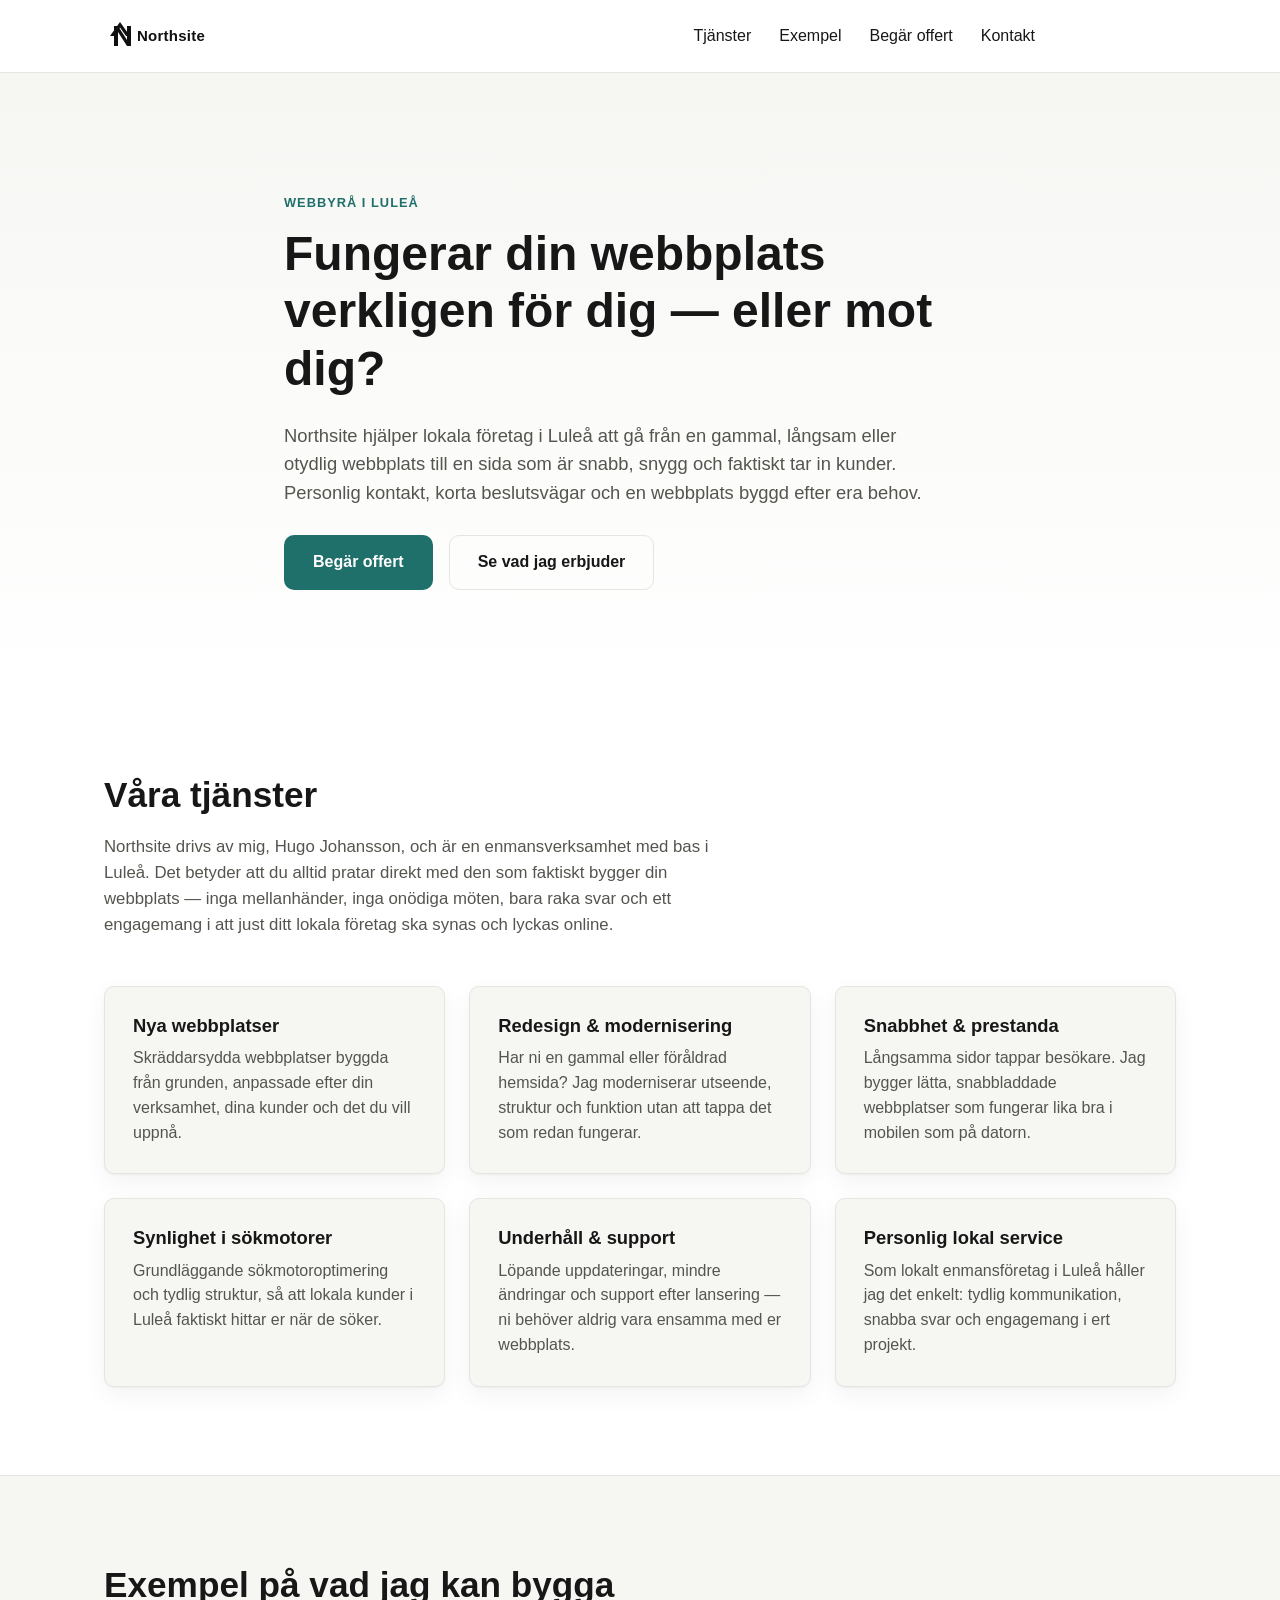
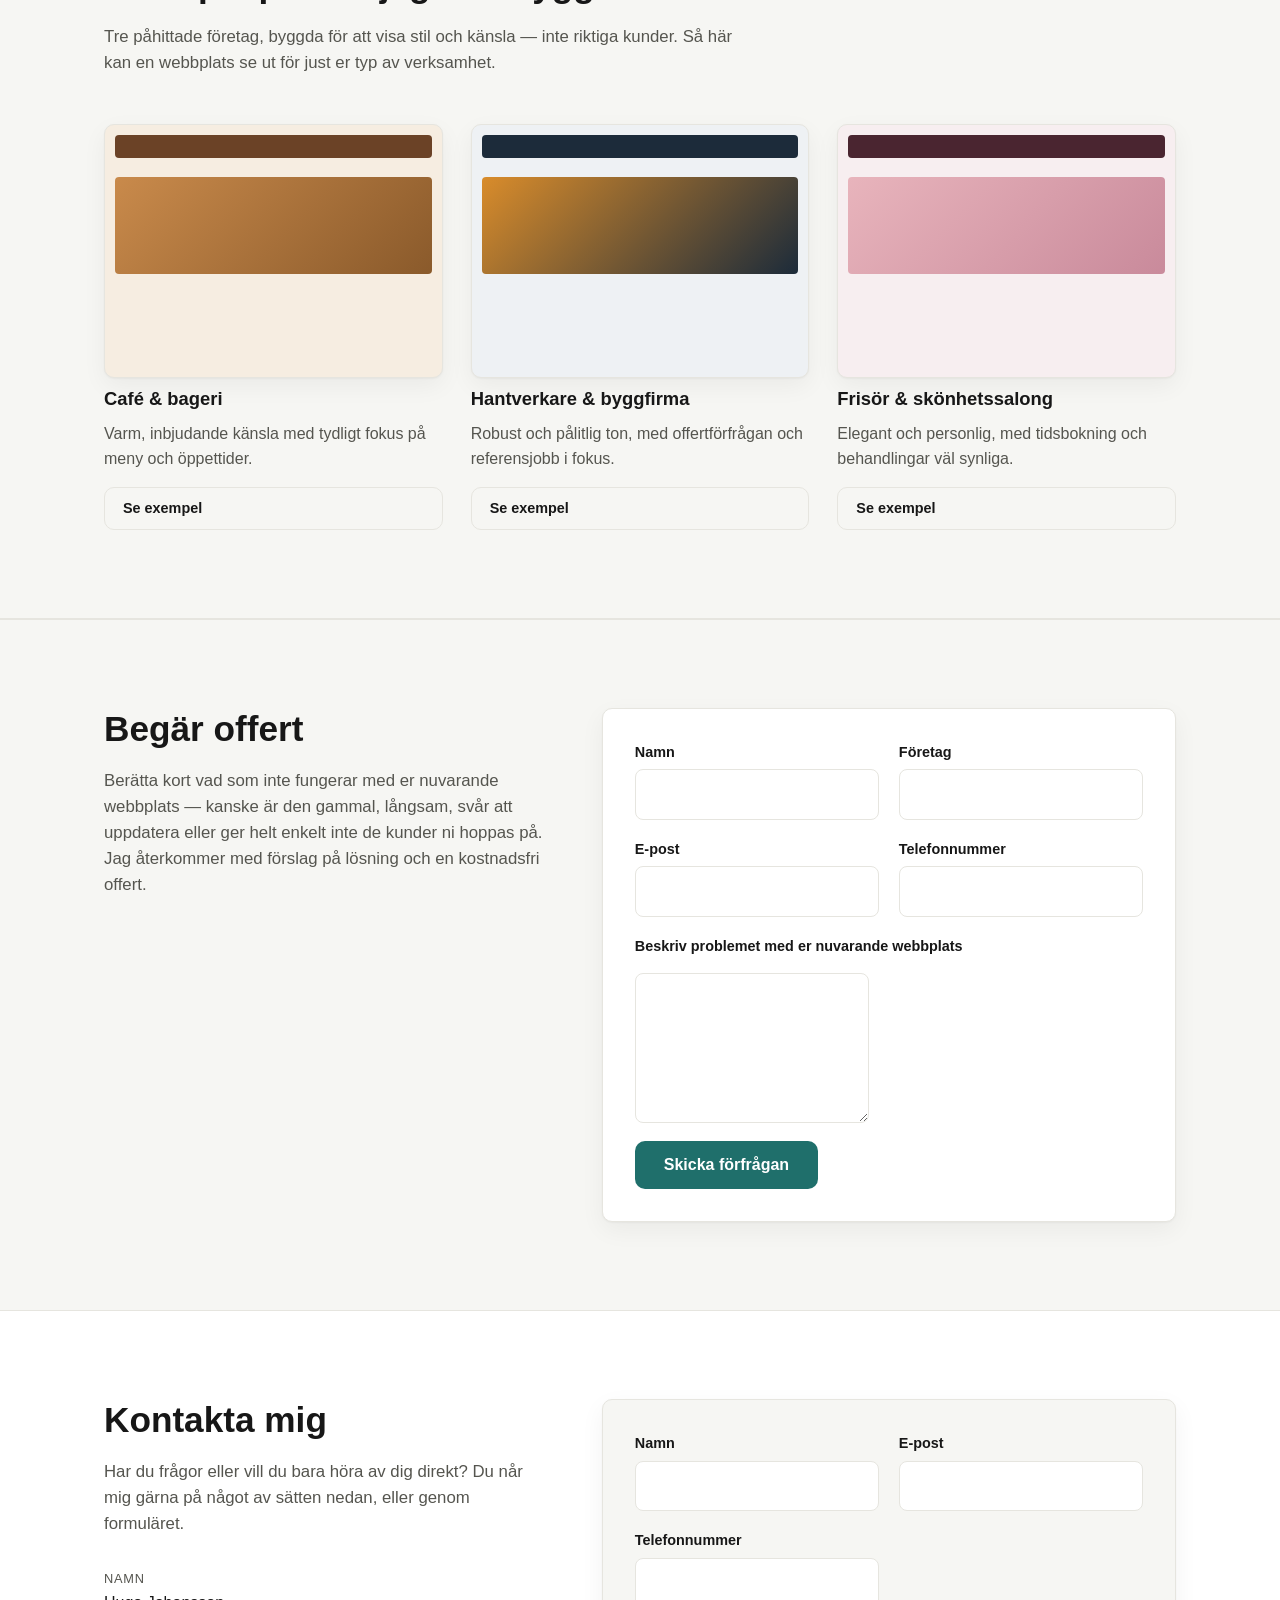
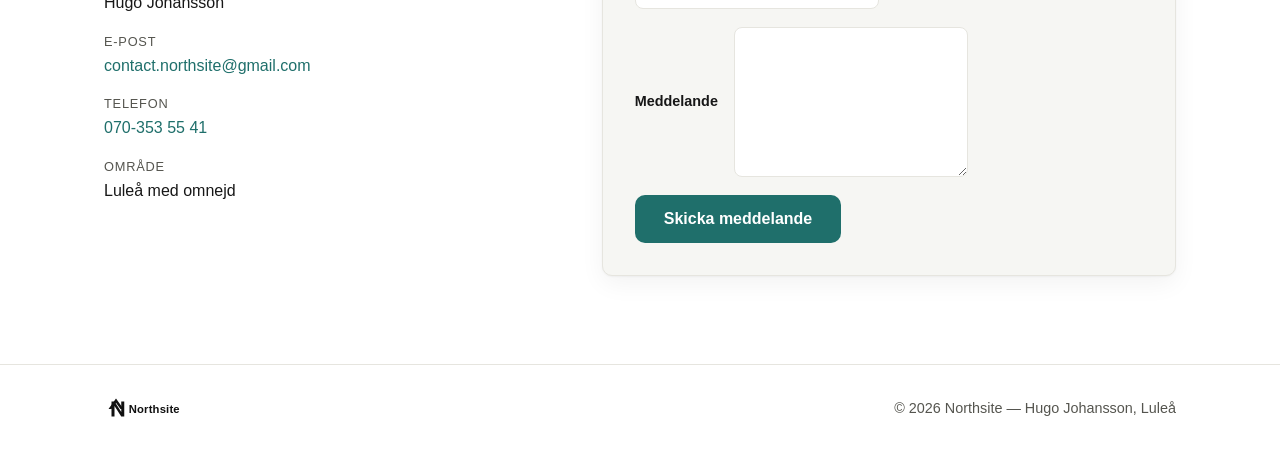
==== index.html @ 1bb9425c "Add fictional example sites to showcase design range Adds an "Exempel" section to the main page link" ====
<!DOCTYPE html>
<html lang="sv">
<head>
  <meta charset="UTF-8">
  <meta name="viewport" content="width=device-width, initial-scale=1.0">
  <title>Northsite — Webbplatser för lokala företag i Luleå</title>
  <meta name="description" content="Northsite bygger snabba, moderna webbplatser åt lokala företag i Luleå. Begär en kostnadsfri offert idag.">
  <link rel="icon" type="image/svg+xml" href="assets/favicon.svg">
  <link rel="stylesheet" href="css/styles.css">
</head>
<body>

  <header class="site-header">
    <div class="container header-inner">
      <a href="#top" class="logo" aria-label="Northsite, startsida">
        <img src="assets/logo.svg" alt="Northsite" height="32">
      </a>

      <button class="nav-toggle" id="navToggle" aria-expanded="false" aria-controls="primaryNav" aria-label="Öppna meny">
        <span></span>
        <span></span>
        <span></span>
      </button>

      <nav class="primary-nav" id="primaryNav">
        <a href="#tjanster">Tjänster</a>
        <a href="#exempel">Exempel</a>
        <a href="#offert">Begär offert</a>
        <a href="#kontakt">Kontakt</a>
        <a href="#offert" class="btn btn-small">Begär offert</a>
      </nav>
    </div>
  </header>

  <main id="top">

    <!-- Hero -->
    <section class="hero">
      <div class="container hero-inner">
        <p class="eyebrow">Webbyrå i Luleå</p>
        <h1>Fungerar din webbplats verkligen för dig — eller mot dig?</h1>
        <p class="lead">
          Northsite hjälper lokala företag i Luleå att gå från en gammal, långsam eller
          otydlig webbplats till en sida som är snabb, snygg och faktiskt tar in kunder.
          Personlig kontakt, korta beslutsvägar och en webbplats byggd efter era behov.
        </p>
        <div class="hero-actions">
          <a href="#offert" class="btn btn-primary">Begär offert</a>
          <a href="#tjanster" class="btn btn-ghost">Se vad jag erbjuder</a>
        </div>
      </div>
    </section>

    <!-- Våra tjänster -->
    <section class="tjanster" id="tjanster">
      <div class="container">
        <h2>Våra tjänster</h2>
        <p class="section-lead">
          Northsite drivs av mig, Hugo Johansson, och är en enmansverksamhet med bas i Luleå.
          Det betyder att du alltid pratar direkt med den som faktiskt bygger din webbplats
          — inga mellanhänder, inga onödiga möten, bara raka svar och ett engagemang i att
          just ditt lokala företag ska synas och lyckas online.
        </p>

        <div class="card-grid">
          <article class="card">
            <h3>Nya webbplatser</h3>
            <p>Skräddarsydda webbplatser byggda från grunden, anpassade efter din verksamhet, dina kunder och det du vill uppnå.</p>
          </article>

          <article class="card">
            <h3>Redesign & modernisering</h3>
            <p>Har ni en gammal eller föråldrad hemsida? Jag moderniserar utseende, struktur och funktion utan att tappa det som redan fungerar.</p>
          </article>

          <article class="card">
            <h3>Snabbhet & prestanda</h3>
            <p>Långsamma sidor tappar besökare. Jag bygger lätta, snabbladdade webbplatser som fungerar lika bra i mobilen som på datorn.</p>
          </article>

          <article class="card">
            <h3>Synlighet i sökmotorer</h3>
            <p>Grundläggande sökmotoroptimering och tydlig struktur, så att lokala kunder i Luleå faktiskt hittar er när de söker.</p>
          </article>

          <article class="card">
            <h3>Underhåll & support</h3>
            <p>Löpande uppdateringar, mindre ändringar och support efter lansering — ni behöver aldrig vara ensamma med er webbplats.</p>
          </article>

          <article class="card">
            <h3>Personlig lokal service</h3>
            <p>Som lokalt enmansföretag i Luleå håller jag det enkelt: tydlig kommunikation, snabba svar och engagemang i ert projekt.</p>
          </article>
        </div>
      </div>
    </section>

    <!-- Exempel -->
    <section class="exempel" id="exempel">
      <div class="container">
        <h2>Exempel på vad jag kan bygga</h2>
        <p class="section-lead">
          Tre påhittade företag, byggda för att visa stil och känsla — inte riktiga kunder.
          Så här kan en webbplats se ut för just er typ av verksamhet.
        </p>

        <div class="example-grid">
          <article class="example-card">
            <a class="example-preview example-preview-cafe" href="examples/cafe.html" target="_blank" rel="noopener" aria-label="Öppna exempel: café">
              <span class="preview-bar"></span>
              <span class="preview-hero"></span>
              <span class="preview-lines">
                <span></span><span></span><span></span>
              </span>
            </a>
            <h3>Café & bageri</h3>
            <p>Varm, inbjudande känsla med tydligt fokus på meny och öppettider.</p>
            <a href="examples/cafe.html" target="_blank" rel="noopener" class="btn btn-ghost btn-small">Se exempel</a>
          </article>

          <article class="example-card">
            <a class="example-preview example-preview-bygg" href="examples/hantverkare.html" target="_blank" rel="noopener" aria-label="Öppna exempel: hantverkare">
              <span class="preview-bar"></span>
              <span class="preview-hero"></span>
              <span class="preview-lines">
                <span></span><span></span><span></span>
              </span>
            </a>
            <h3>Hantverkare & byggfirma</h3>
            <p>Robust och pålitlig ton, med offertförfrågan och referensjobb i fokus.</p>
            <a href="examples/hantverkare.html" target="_blank" rel="noopener" class="btn btn-ghost btn-small">Se exempel</a>
          </article>

          <article class="example-card">
            <a class="example-preview example-preview-salong" href="examples/salong.html" target="_blank" rel="noopener" aria-label="Öppna exempel: frisörsalong">
              <span class="preview-bar"></span>
              <span class="preview-hero"></span>
              <span class="preview-lines">
                <span></span><span></span><span></span>
              </span>
            </a>
            <h3>Frisör & skönhetssalong</h3>
            <p>Elegant och personlig, med tidsbokning och behandlingar väl synliga.</p>
            <a href="examples/salong.html" target="_blank" rel="noopener" class="btn btn-ghost btn-small">Se exempel</a>
          </article>
        </div>
      </div>
    </section>

    <!-- Begär offert -->
    <section class="offert" id="offert">
      <div class="container offert-inner">
        <div class="offert-text">
          <h2>Begär offert</h2>
          <p class="section-lead">
            Berätta kort vad som inte fungerar med er nuvarande webbplats — kanske är den
            gammal, långsam, svår att uppdatera eller ger helt enkelt inte de kunder ni
            hoppas på. Jag återkommer med förslag på lösning och en kostnadsfri offert.
          </p>
        </div>

        <form class="form" id="offertForm" novalidate>
          <div class="form-row">
            <label for="offertNamn">Namn</label>
            <input type="text" id="offertNamn" name="namn" autocomplete="name" required>
          </div>

          <div class="form-row">
            <label for="offertForetag">Företag</label>
            <input type="text" id="offertForetag" name="foretag" autocomplete="organization">
          </div>

          <div class="form-row">
            <label for="offertEpost">E-post</label>
            <input type="email" id="offertEpost" name="epost" autocomplete="email" required>
          </div>

          <div class="form-row">
            <label for="offertTelefon">Telefonnummer</label>
            <input type="tel" id="offertTelefon" name="telefon" autocomplete="tel">
          </div>

          <div class="form-row form-row-full">
            <label for="offertProblem">Beskriv problemet med er nuvarande webbplats</label>
            <textarea id="offertProblem" name="problem" rows="5" required></textarea>
          </div>

          <div class="form-row form-row-full">
            <button type="submit" class="btn btn-primary">Skicka förfrågan</button>
            <p class="form-status" id="offertStatus" role="status" aria-live="polite"></p>
          </div>
        </form>
      </div>
    </section>

    <!-- Kontakt -->
    <section class="kontakt" id="kontakt">
      <div class="container kontakt-inner">
        <div class="kontakt-info">
          <h2>Kontakta mig</h2>
          <p class="section-lead">
            Har du frågor eller vill du bara höra av dig direkt? Du når mig gärna på
            något av sätten nedan, eller genom formuläret.
          </p>

          <ul class="contact-list">
            <li>
              <span class="contact-label">Namn</span>
              <span>Hugo Johansson</span>
            </li>
            <li>
              <span class="contact-label">E-post</span>
              <a href="mailto:contact.northsite@gmail.com">contact.northsite@gmail.com</a>
            </li>
            <li>
              <span class="contact-label">Telefon</span>
              <a href="tel:+46703535541">070-353 55 41</a>
            </li>
            <li>
              <span class="contact-label">Område</span>
              <span>Luleå med omnejd</span>
            </li>
          </ul>
        </div>

        <form class="form" id="kontaktForm" novalidate>
          <div class="form-row">
            <label for="kontaktNamn">Namn</label>
            <input type="text" id="kontaktNamn" name="namn" autocomplete="name" required>
          </div>

          <div class="form-row">
            <label for="kontaktEpost">E-post</label>
            <input type="email" id="kontaktEpost" name="epost" autocomplete="email" required>
          </div>

          <div class="form-row">
            <label for="kontaktTelefon">Telefonnummer</label>
            <input type="tel" id="kontaktTelefon" name="telefon" autocomplete="tel">
          </div>

          <div class="form-row form-row-full">
            <label for="kontaktMeddelande">Meddelande</label>
            <textarea id="kontaktMeddelande" name="meddelande" rows="5" required></textarea>
          </div>

          <div class="form-row form-row-full">
            <button type="submit" class="btn btn-primary">Skicka meddelande</button>
            <p class="form-status" id="kontaktStatus" role="status" aria-live="polite"></p>
          </div>
        </form>
      </div>
    </section>

  </main>

  <footer class="site-footer">
    <div class="container footer-inner">
      <img src="assets/logo.svg" alt="Northsite" height="24">
      <p>&copy; <span id="year"></span> Northsite — Hugo Johansson, Luleå</p>
    </div>
  </footer>

  <script src="js/main.js"></script>
</body>
</html>
---- css/styles.css ----
/* ---------- Variables ---------- */
:root {
  --color-bg: #ffffff;
  --color-bg-alt: #f6f6f3;
  --color-text: #171717;
  --color-text-muted: #55554f;
  --color-border: #e6e5df;
  --color-accent: #1f6f6b;
  --color-accent-dark: #164f4c;
  --color-accent-contrast: #ffffff;
  --radius: 10px;
  --max-width: 1120px;
  --shadow-soft: 0 1px 2px rgba(20, 20, 20, 0.04), 0 8px 24px rgba(20, 20, 20, 0.05);
  --transition: 160ms ease;
}

/* ---------- Reset ---------- */
* {
  box-sizing: border-box;
}

html {
  scroll-behavior: smooth;
}

body {
  margin: 0;
  font-family: -apple-system, BlinkMacSystemFont, "Segoe UI", Roboto, Helvetica, Arial, sans-serif;
  color: var(--color-text);
  background: var(--color-bg);
  line-height: 1.55;
  -webkit-font-smoothing: antialiased;
}

img {
  display: block;
  max-width: 100%;
}

a {
  color: var(--color-accent);
  text-decoration: none;
}

a:hover {
  text-decoration: underline;
}

h1, h2, h3 {
  line-height: 1.2;
  margin: 0 0 0.5em;
  font-weight: 700;
}

h1 { font-size: clamp(2rem, 4vw, 3rem); }
h2 { font-size: clamp(1.6rem, 3vw, 2.2rem); }
h3 { font-size: 1.15rem; }

p {
  margin: 0 0 1em;
}

.container {
  max-width: var(--max-width);
  margin: 0 auto;
  padding: 0 24px;
}

section {
  padding: 88px 0;
}

.eyebrow {
  text-transform: uppercase;
  letter-spacing: 0.08em;
  font-size: 0.8rem;
  font-weight: 700;
  color: var(--color-accent);
  margin-bottom: 12px;
}

.section-lead {
  max-width: 640px;
  color: var(--color-text-muted);
  font-size: 1.05rem;
}

/* ---------- Buttons ---------- */
.btn {
  display: inline-block;
  padding: 14px 28px;
  border-radius: var(--radius);
  font-weight: 600;
  font-size: 1rem;
  border: 1px solid transparent;
  cursor: pointer;
  transition: transform var(--transition), background var(--transition), border-color var(--transition), color var(--transition);
}

.btn:hover {
  text-decoration: none;
}

.btn-primary {
  background: var(--color-accent);
  color: var(--color-accent-contrast);
}

.btn-primary:hover {
  background: var(--color-accent-dark);
}

.btn-ghost {
  background: transparent;
  color: var(--color-text);
  border-color: var(--color-border);
}

.btn-ghost:hover {
  border-color: var(--color-accent);
  color: var(--color-accent);
}

.btn-small {
  padding: 9px 18px;
  font-size: 0.9rem;
}

/* ---------- Header ---------- */
.site-header {
  position: sticky;
  top: 0;
  z-index: 50;
  background: rgba(255, 255, 255, 0.92);
  backdrop-filter: saturate(180%) blur(8px);
  border-bottom: 1px solid var(--color-border);
}

.header-inner {
  display: flex;
  align-items: center;
  justify-content: space-between;
  height: 72px;
}

.logo img {
  display: block;
}

.primary-nav {
  display: flex;
  align-items: center;
  gap: 28px;
}

.primary-nav a {
  color: var(--color-text);
  font-weight: 500;
}

.primary-nav a:hover {
  color: var(--color-accent);
  text-decoration: none;
}

.primary-nav a.btn {
  color: var(--color-accent-contrast);
}

.primary-nav a.btn:hover {
  color: var(--color-accent-contrast);
}

.nav-toggle {
  display: none;
  flex-direction: column;
  justify-content: center;
  gap: 5px;
  width: 40px;
  height: 40px;
  background: transparent;
  border: 1px solid var(--color-border);
  border-radius: 8px;
  cursor: pointer;
}

.nav-toggle span {
  display: block;
  height: 2px;
  margin: 0 8px;
  background: var(--color-text);
}

/* ---------- Hero ---------- */
.hero {
  background: linear-gradient(180deg, var(--color-bg-alt) 0%, var(--color-bg) 100%);
  padding: 120px 0 96px;
}

.hero-inner {
  max-width: 760px;
}

.hero .lead {
  font-size: 1.15rem;
  color: var(--color-text-muted);
  max-width: 640px;
}

.hero-actions {
  display: flex;
  gap: 16px;
  flex-wrap: wrap;
  margin-top: 28px;
}

/* ---------- Tjänster ---------- */
.tjanster {
  background: var(--color-bg);
}

.card-grid {
  margin-top: 48px;
  display: grid;
  grid-template-columns: repeat(auto-fit, minmax(260px, 1fr));
  gap: 24px;
}

.card {
  background: var(--color-bg-alt);
  border: 1px solid var(--color-border);
  border-radius: var(--radius);
  padding: 28px;
  box-shadow: var(--shadow-soft);
}

.card h3 {
  color: var(--color-text);
}

.card p {
  color: var(--color-text-muted);
  margin-bottom: 0;
}

/* ---------- Exempel ---------- */
.exempel {
  background: var(--color-bg-alt);
  border-top: 1px solid var(--color-border);
  border-bottom: 1px solid var(--color-border);
}

.example-grid {
  margin-top: 48px;
  display: grid;
  grid-template-columns: repeat(auto-fit, minmax(280px, 1fr));
  gap: 28px;
}

.example-card {
  display: flex;
  flex-direction: column;
  gap: 10px;
}

.example-card h3 {
  margin-bottom: 2px;
}

.example-card p {
  color: var(--color-text-muted);
  margin-bottom: 6px;
}

.example-preview {
  display: block;
  border-radius: var(--radius);
  border: 1px solid var(--color-border);
  overflow: hidden;
  box-shadow: var(--shadow-soft);
  aspect-ratio: 4 / 3;
  padding: 10px;
  transition: transform var(--transition);
}

.example-preview:hover {
  transform: translateY(-3px);
  text-decoration: none;
}

.preview-bar {
  display: block;
  height: 10%;
  border-radius: 4px;
  margin-bottom: 6%;
}

.preview-hero {
  display: block;
  height: 42%;
  border-radius: 4px;
  margin-bottom: 8%;
}

.preview-lines {
  display: block;
}

.preview-lines span {
  display: block;
  height: 8%;
  border-radius: 3px;
  margin-bottom: 8%;
  opacity: 0.6;
}

.preview-lines span:nth-child(1) { width: 90%; }
.preview-lines span:nth-child(2) { width: 75%; }
.preview-lines span:nth-child(3) { width: 55%; }

.example-preview-cafe {
  background: #f6ede1;
}
.example-preview-cafe .preview-bar,
.example-preview-cafe .preview-lines span {
  background: #6b4226;
}
.example-preview-cafe .preview-hero {
  background: linear-gradient(135deg, #c98a4b, #8a5a2b);
}

.example-preview-bygg {
  background: #eef1f4;
}
.example-preview-bygg .preview-bar,
.example-preview-bygg .preview-lines span {
  background: #1c2b3a;
}
.example-preview-bygg .preview-hero {
  background: linear-gradient(135deg, #d98c2b, #1c2b3a);
}

.example-preview-salong {
  background: #f7eef0;
}
.example-preview-salong .preview-bar,
.example-preview-salong .preview-lines span {
  background: #4a2530;
}
.example-preview-salong .preview-hero {
  background: linear-gradient(135deg, #e8b4bc, #c98a9b);
}

/* ---------- Offert ---------- */
.offert {
  background: var(--color-bg-alt);
  border-top: 1px solid var(--color-border);
  border-bottom: 1px solid var(--color-border);
}

.offert-inner {
  display: grid;
  grid-template-columns: 1fr 1.3fr;
  gap: 56px;
  align-items: start;
}

.offert-text {
  position: sticky;
  top: 96px;
}

/* ---------- Kontakt ---------- */
.kontakt-inner {
  display: grid;
  grid-template-columns: 1fr 1.3fr;
  gap: 56px;
  align-items: start;
}

.contact-list {
  list-style: none;
  margin: 32px 0 0;
  padding: 0;
  display: grid;
  gap: 16px;
}

.contact-list li {
  display: flex;
  flex-direction: column;
  gap: 2px;
}

.contact-label {
  font-size: 0.8rem;
  text-transform: uppercase;
  letter-spacing: 0.06em;
  color: var(--color-text-muted);
}

/* ---------- Forms ---------- */
.form {
  display: grid;
  grid-template-columns: 1fr 1fr;
  gap: 18px 20px;
  background: var(--color-bg);
  border: 1px solid var(--color-border);
  border-radius: var(--radius);
  padding: 32px;
  box-shadow: var(--shadow-soft);
}

.kontakt .form {
  background: var(--color-bg-alt);
}

.form-row {
  display: flex;
  flex-direction: column;
  gap: 6px;
}

.form-row-full {
  grid-column: 1 / -1;
}

.form-row-full.form-row {
  flex-direction: row;
  align-items: center;
  gap: 16px;
  flex-wrap: wrap;
}

label {
  font-size: 0.9rem;
  font-weight: 600;
  color: var(--color-text);
}

input,
textarea {
  font: inherit;
  padding: 12px 14px;
  border: 1px solid var(--color-border);
  border-radius: 8px;
  background: var(--color-bg);
  color: var(--color-text);
  resize: vertical;
  transition: border-color var(--transition);
}

.kontakt input,
.kontakt textarea {
  background: var(--color-bg);
}

input:focus,
textarea:focus {
  outline: none;
  border-color: var(--color-accent);
}

.form-status {
  margin: 0;
  font-size: 0.9rem;
  color: var(--color-text-muted);
}

.form-status.success {
  color: var(--color-accent-dark);
  font-weight: 600;
}

.form-status.error {
  color: #b3261e;
  font-weight: 600;
}

/* ---------- Footer ---------- */
.site-footer {
  border-top: 1px solid var(--color-border);
  padding: 32px 0;
}

.footer-inner {
  display: flex;
  align-items: center;
  gap: 16px;
  justify-content: space-between;
  flex-wrap: wrap;
}

.footer-inner p {
  margin: 0;
  color: var(--color-text-muted);
  font-size: 0.9rem;
}

/* ---------- Responsive ---------- */
@media (max-width: 860px) {
  .offert-inner,
  .kontakt-inner {
    grid-template-columns: 1fr;
  }

  .offert-text {
    position: static;
  }

  .form {
    grid-template-columns: 1fr;
  }
}

@media (max-width: 720px) {
  section {
    padding: 64px 0;
  }

  .hero {
    padding: 96px 0 64px;
  }

  .nav-toggle {
    display: flex;
  }

  .primary-nav {
    position: absolute;
    top: 72px;
    left: 0;
    right: 0;
    background: var(--color-bg);
    border-bottom: 1px solid var(--color-border);
    flex-direction: column;
    align-items: stretch;
    padding: 16px 24px 24px;
    gap: 16px;
    display: none;
  }

  .primary-nav.open {
    display: flex;
  }

  .primary-nav a.btn {
    text-align: center;
  }
}
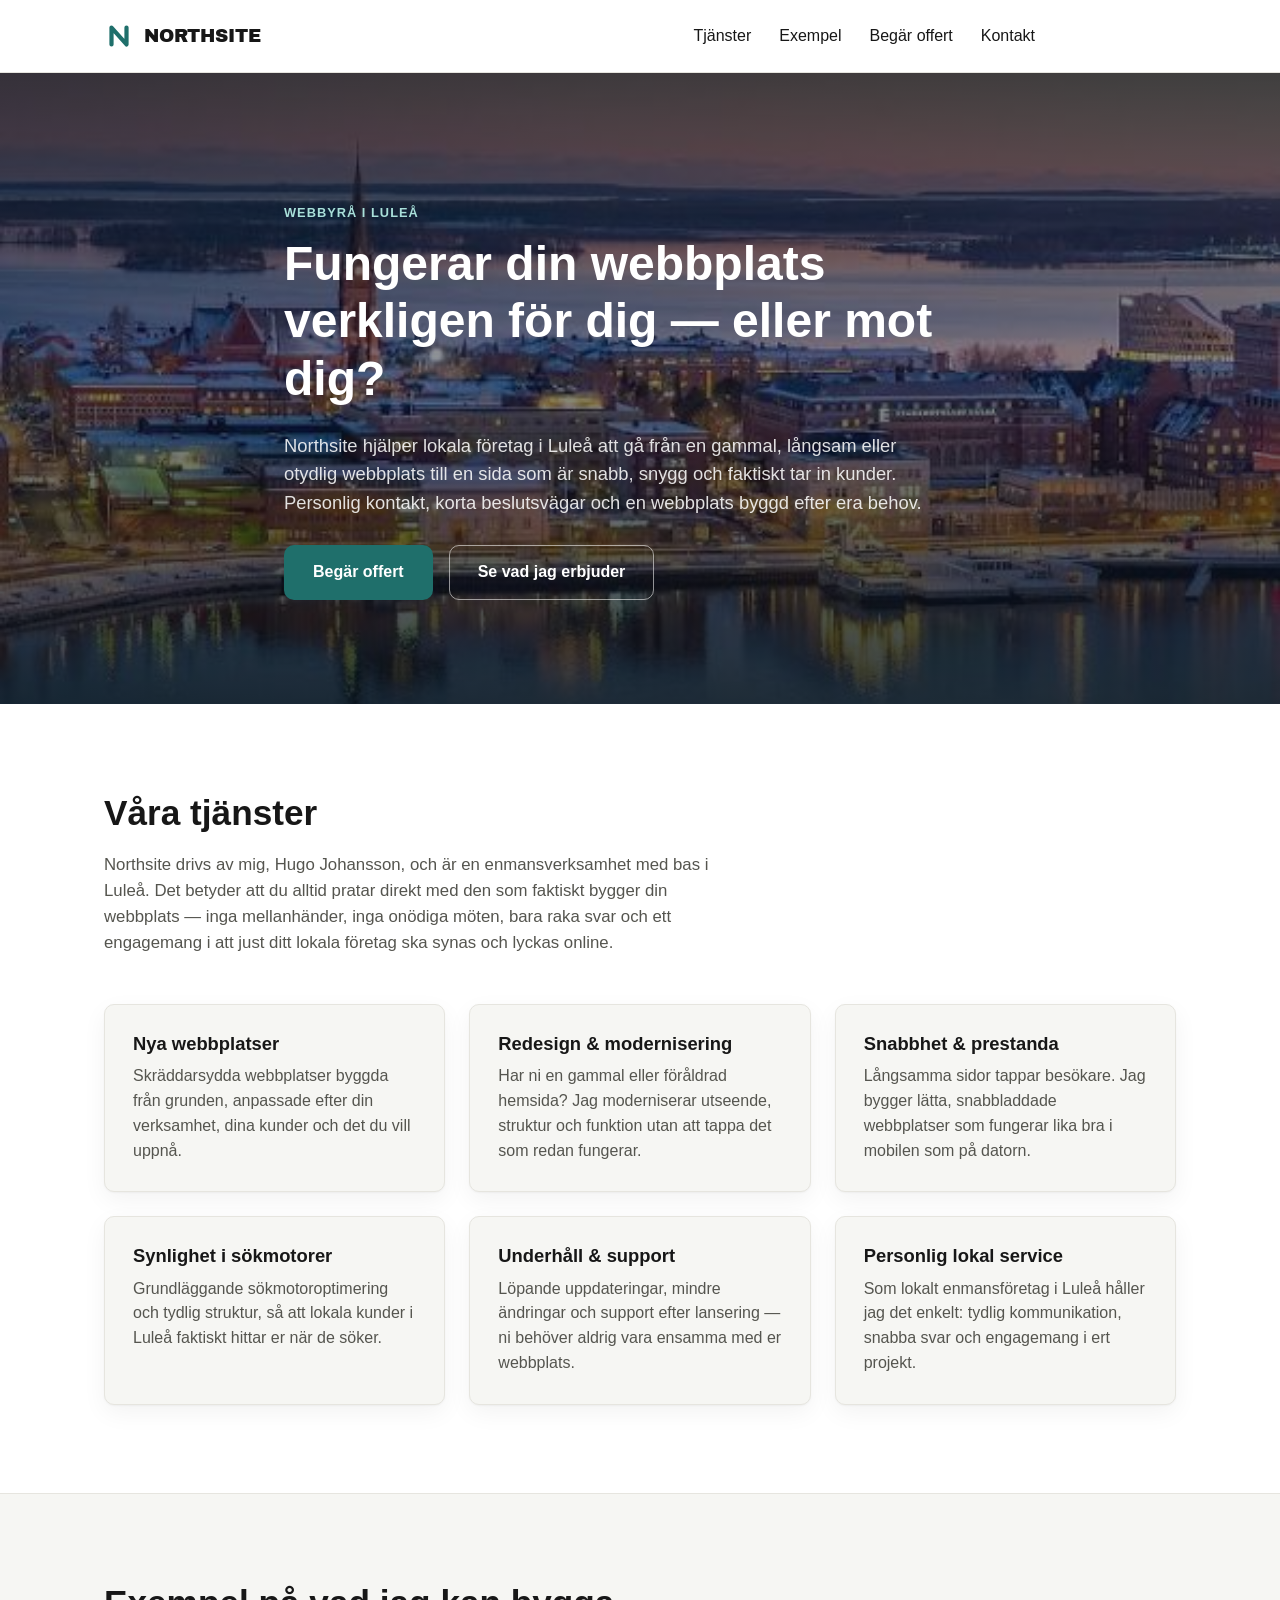
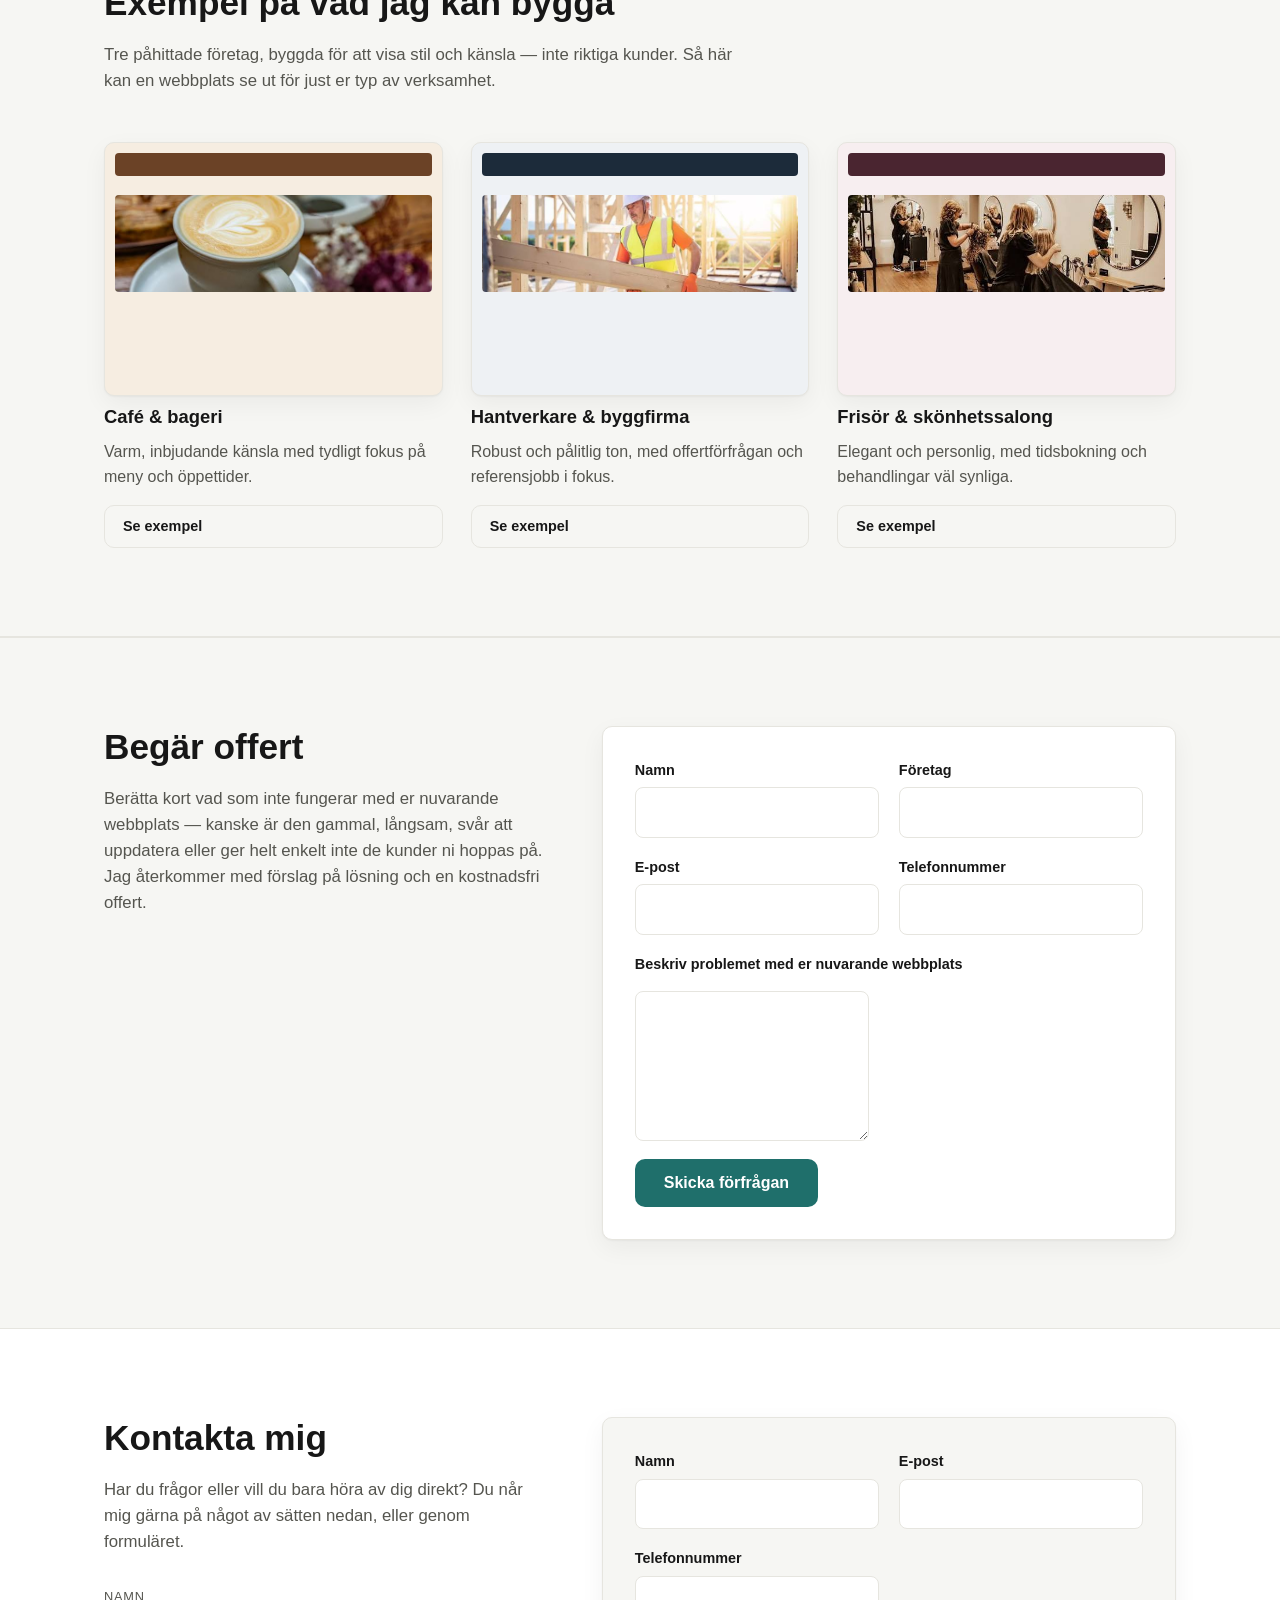
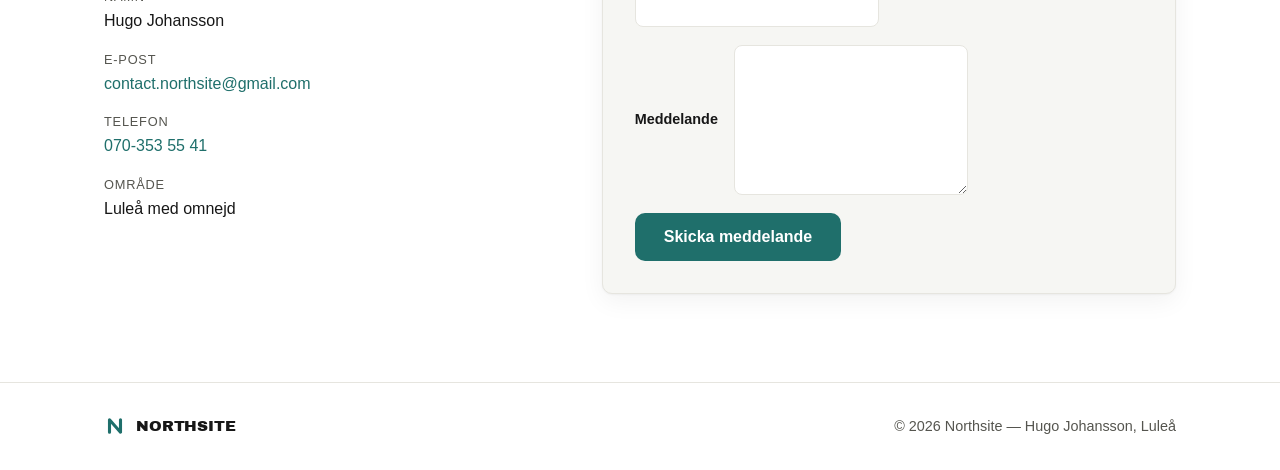
==== commit e93bd8a5: "Redesign logo as a continuous-stroke mark with a bold wordmark Replaces the solid-fill compass/N ico" ====
--- a/index.html
+++ b/index.html
@@ -6,6 +6,9 @@
   <title>Northsite — Webbplatser för lokala företag i Luleå</title>
   <meta name="description" content="Northsite bygger snabba, moderna webbplatser åt lokala företag i Luleå. Begär en kostnadsfri offert idag.">
   <link rel="icon" type="image/svg+xml" href="assets/favicon.svg">
+  <link rel="preconnect" href="https://fonts.googleapis.com">
+  <link rel="preconnect" href="https://fonts.gstatic.com" crossorigin>
+  <link href="https://fonts.googleapis.com/css2?family=Archivo+Black&display=swap" rel="stylesheet">
   <link rel="stylesheet" href="css/styles.css">
 </head>
 <body>
@@ -13,7 +16,10 @@
   <header class="site-header">
     <div class="container header-inner">
       <a href="#top" class="logo" aria-label="Northsite, startsida">
-        <img src="assets/logo.svg" alt="Northsite" height="32">
+        <svg class="logo-mark" viewBox="0 0 64 64" role="img" aria-hidden="true">
+          <path d="M16 50 L16 14 L48 50 L48 14" fill="none" stroke="#1f6f6b" stroke-width="9" stroke-linecap="round" stroke-linejoin="round"/>
+        </svg>
+        <span class="logo-word">Northsite</span>
       </a>
 
       <button class="nav-toggle" id="navToggle" aria-expanded="false" aria-controls="primaryNav" aria-label="Öppna meny">
@@ -257,7 +263,12 @@
 
   <footer class="site-footer">
     <div class="container footer-inner">
-      <img src="assets/logo.svg" alt="Northsite" height="24">
+      <a href="#top" class="logo logo-small" aria-label="Northsite, startsida">
+        <svg class="logo-mark" viewBox="0 0 64 64" role="img" aria-hidden="true">
+          <path d="M16 50 L16 14 L48 50 L48 14" fill="none" stroke="#1f6f6b" stroke-width="9" stroke-linecap="round" stroke-linejoin="round"/>
+        </svg>
+        <span class="logo-word">Northsite</span>
+      </a>
       <p>&copy; <span id="year"></span> Northsite — Hugo Johansson, Luleå</p>
     </div>
   </footer>
--- a/css/styles.css
+++ b/css/styles.css
@@ -143,8 +143,34 @@
   height: 72px;
 }
 
-.logo img {
-  display: block;
+.logo {
+  display: flex;
+  align-items: center;
+  gap: 10px;
+}
+
+.logo-mark {
+  display: block;
+  width: 30px;
+  height: 30px;
+  flex-shrink: 0;
+}
+
+.logo-word {
+  font-family: 'Archivo Black', Arial, sans-serif;
+  font-size: 1.15rem;
+  letter-spacing: -0.01em;
+  text-transform: uppercase;
+  color: var(--color-text);
+}
+
+.logo-small .logo-mark {
+  width: 22px;
+  height: 22px;
+}
+
+.logo-small .logo-word {
+  font-size: 0.95rem;
 }
 
 .primary-nav {
@@ -193,17 +219,30 @@
 
 /* ---------- Hero ---------- */
 .hero {
-  background: linear-gradient(180deg, var(--color-bg-alt) 0%, var(--color-bg) 100%);
-  padding: 120px 0 96px;
+  background:
+    linear-gradient(180deg, rgba(10, 20, 22, 0.78) 0%, rgba(10, 20, 22, 0.45) 45%, rgba(10, 20, 22, 0.82) 100%),
+    url('../assets/lulea-hero.jpg');
+  background-size: cover;
+  background-position: center;
+  padding: 130px 0 104px;
+  color: #ffffff;
 }
 
 .hero-inner {
   max-width: 760px;
 }
 
+.hero .eyebrow {
+  color: #a9e0da;
+}
+
+.hero h1 {
+  color: #ffffff;
+}
+
 .hero .lead {
   font-size: 1.15rem;
-  color: var(--color-text-muted);
+  color: rgba(255, 255, 255, 0.86);
   max-width: 640px;
 }
 
@@ -212,6 +251,17 @@
   gap: 16px;
   flex-wrap: wrap;
   margin-top: 28px;
+}
+
+.hero .btn-ghost {
+  color: #ffffff;
+  border-color: rgba(255, 255, 255, 0.55);
+}
+
+.hero .btn-ghost:hover {
+  border-color: #ffffff;
+  color: #ffffff;
+  background: rgba(255, 255, 255, 0.1);
 }
 
 /* ---------- Tjänster ---------- */
@@ -327,6 +377,9 @@
 }
 .example-preview-cafe .preview-hero {
   background: linear-gradient(135deg, #c98a4b, #8a5a2b);
+  background-image: url('../examples/assets/cafe-om.jpg');
+  background-size: cover;
+  background-position: center;
 }
 
 .example-preview-bygg {
@@ -338,6 +391,9 @@
 }
 .example-preview-bygg .preview-hero {
   background: linear-gradient(135deg, #d98c2b, #1c2b3a);
+  background-image: url('../examples/assets/hantverkare-hero.jpg');
+  background-size: cover;
+  background-position: center;
 }
 
 .example-preview-salong {
@@ -349,6 +405,9 @@
 }
 .example-preview-salong .preview-hero {
   background: linear-gradient(135deg, #e8b4bc, #c98a9b);
+  background-image: url('../examples/assets/salong-om.jpg');
+  background-size: cover;
+  background-position: center;
 }
 
 /* ---------- Offert ---------- */
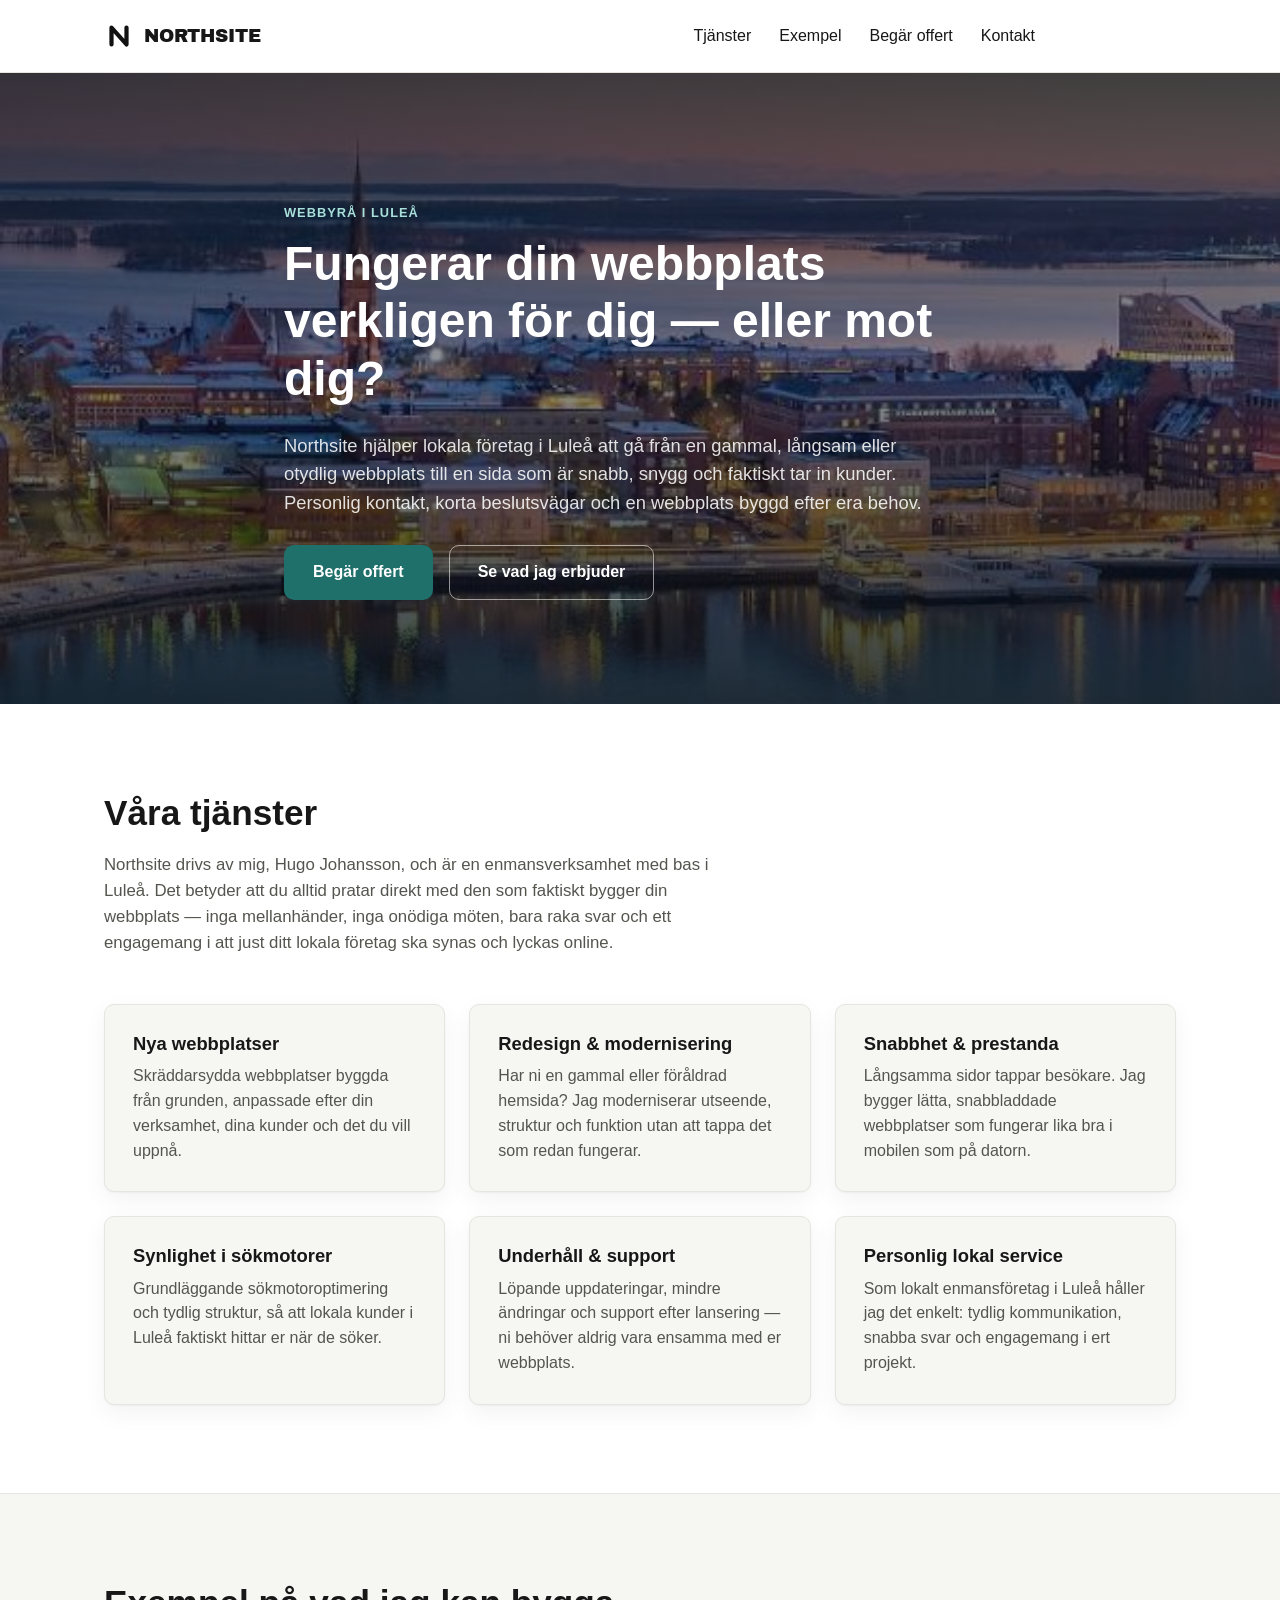
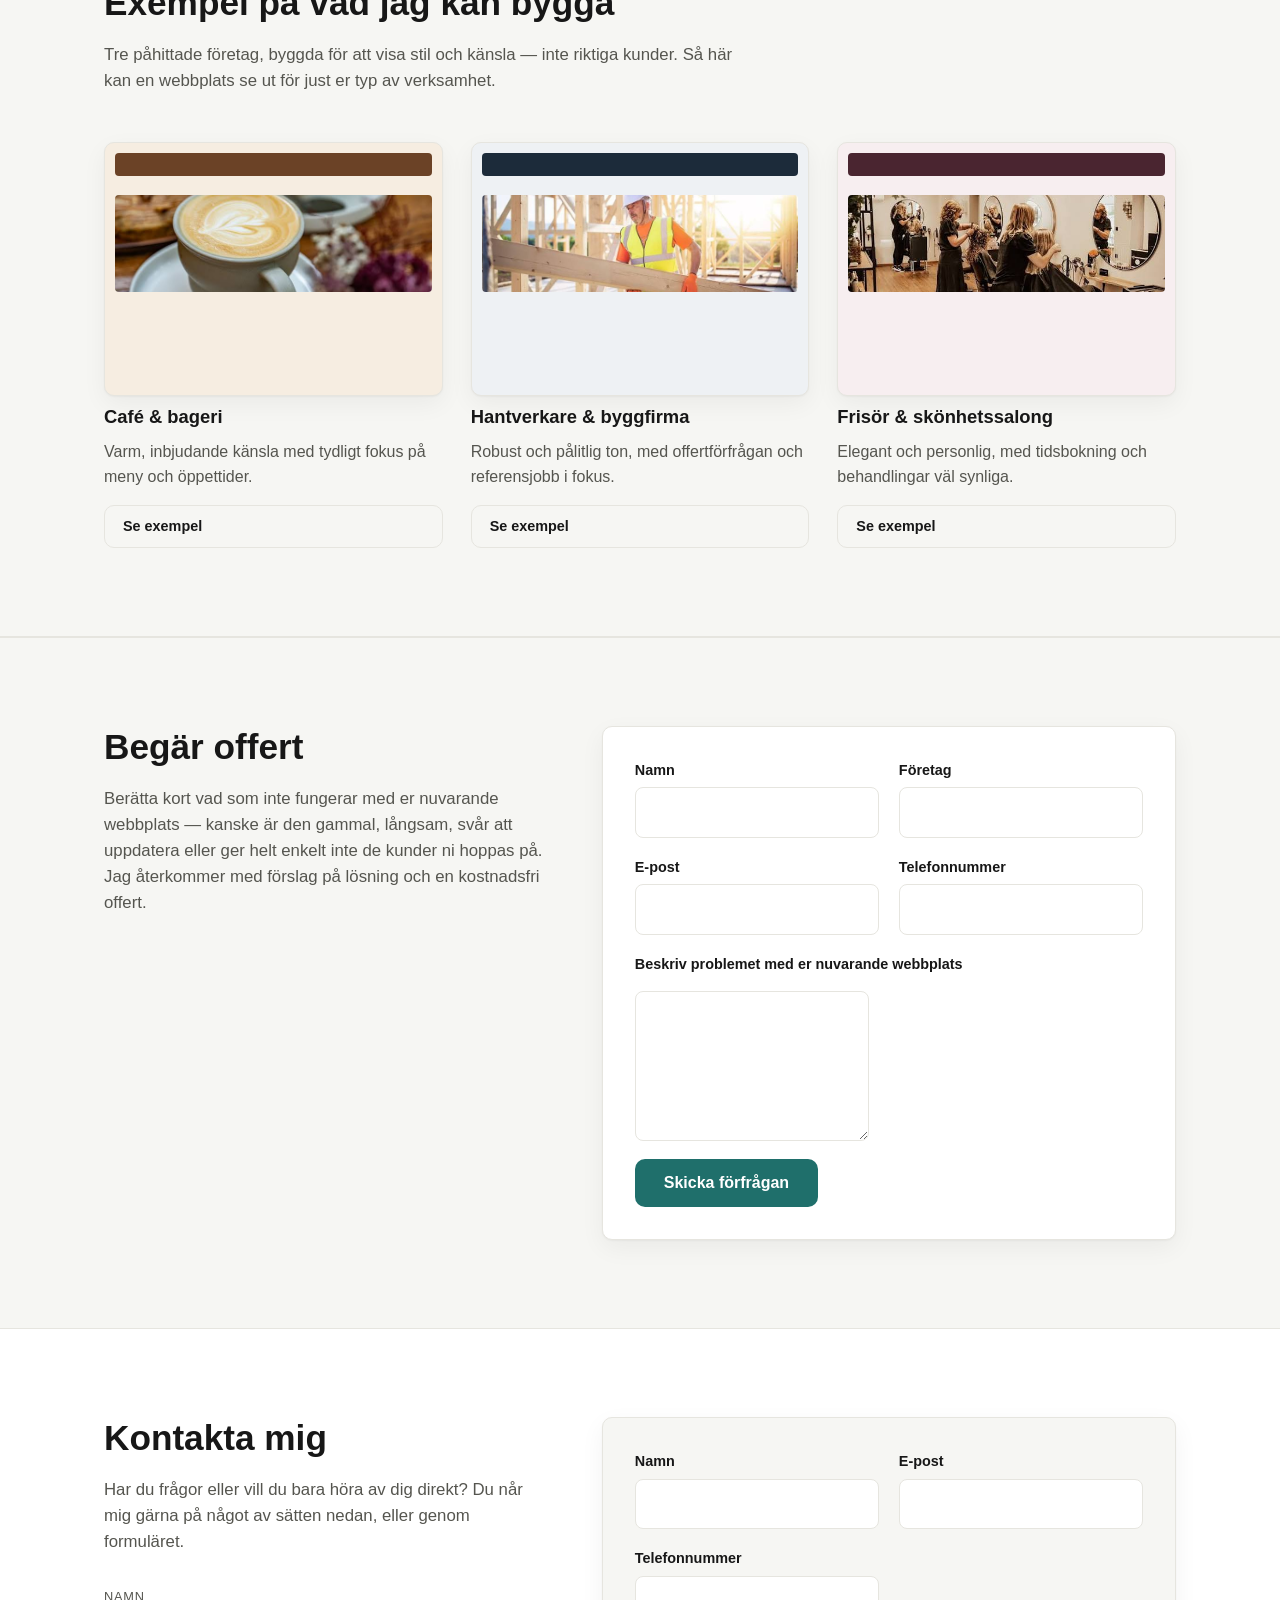
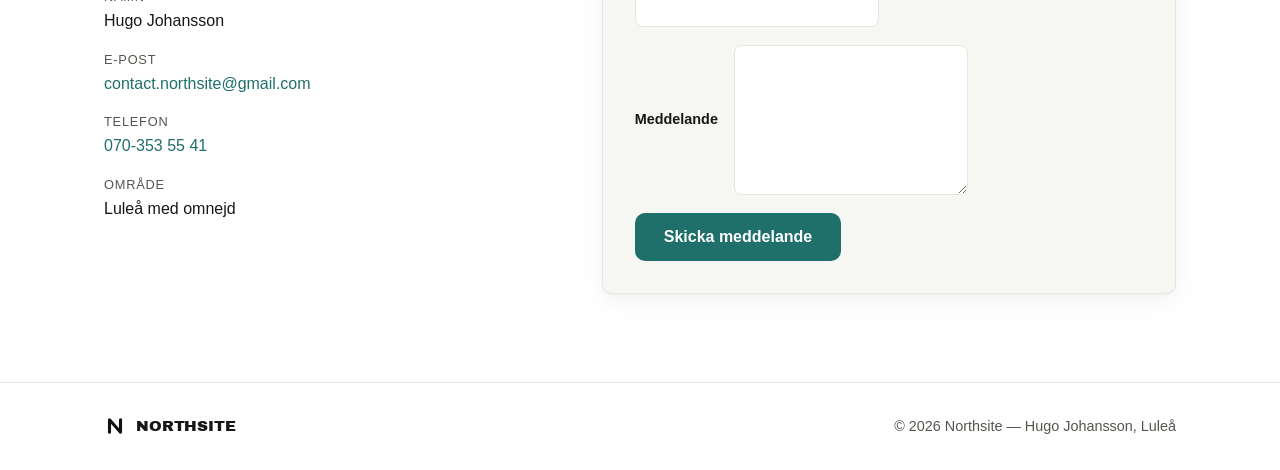
==== commit 7f1afae8: "Simplify logo mark back to a single black N stroke The combined N+S monogram read as cluttered at he" ====
--- a/index.html
+++ b/index.html
@@ -17,7 +17,7 @@
     <div class="container header-inner">
       <a href="#top" class="logo" aria-label="Northsite, startsida">
         <svg class="logo-mark" viewBox="0 0 64 64" role="img" aria-hidden="true">
-          <path d="M16 50 L16 14 L48 50 L48 14" fill="none" stroke="#1f6f6b" stroke-width="9" stroke-linecap="round" stroke-linejoin="round"/>
+          <path d="M16 50 L16 14 L48 50 L48 14" fill="none" stroke="#111111" stroke-width="9" stroke-linecap="round" stroke-linejoin="round"/>
         </svg>
         <span class="logo-word">Northsite</span>
       </a>
@@ -265,7 +265,7 @@
     <div class="container footer-inner">
       <a href="#top" class="logo logo-small" aria-label="Northsite, startsida">
         <svg class="logo-mark" viewBox="0 0 64 64" role="img" aria-hidden="true">
-          <path d="M16 50 L16 14 L48 50 L48 14" fill="none" stroke="#1f6f6b" stroke-width="9" stroke-linecap="round" stroke-linejoin="round"/>
+          <path d="M16 50 L16 14 L48 50 L48 14" fill="none" stroke="#111111" stroke-width="9" stroke-linecap="round" stroke-linejoin="round"/>
         </svg>
         <span class="logo-word">Northsite</span>
       </a>
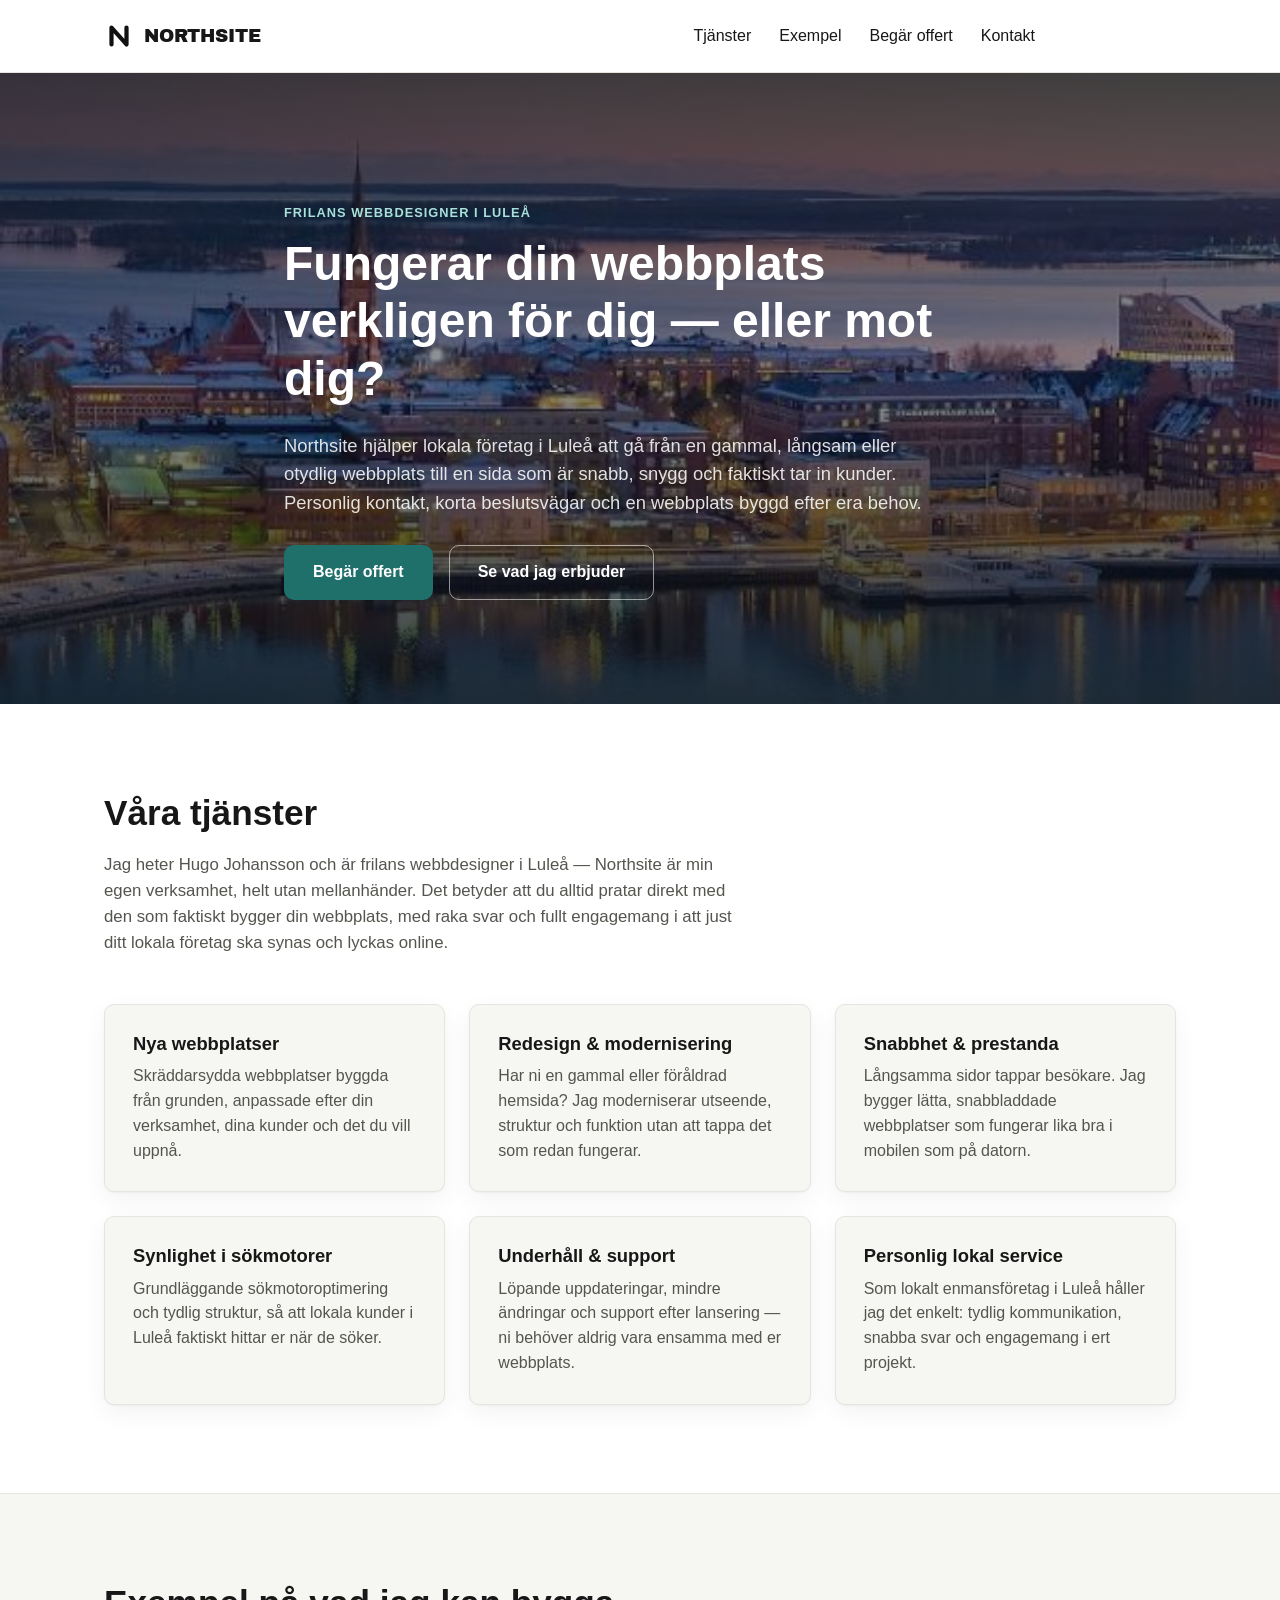
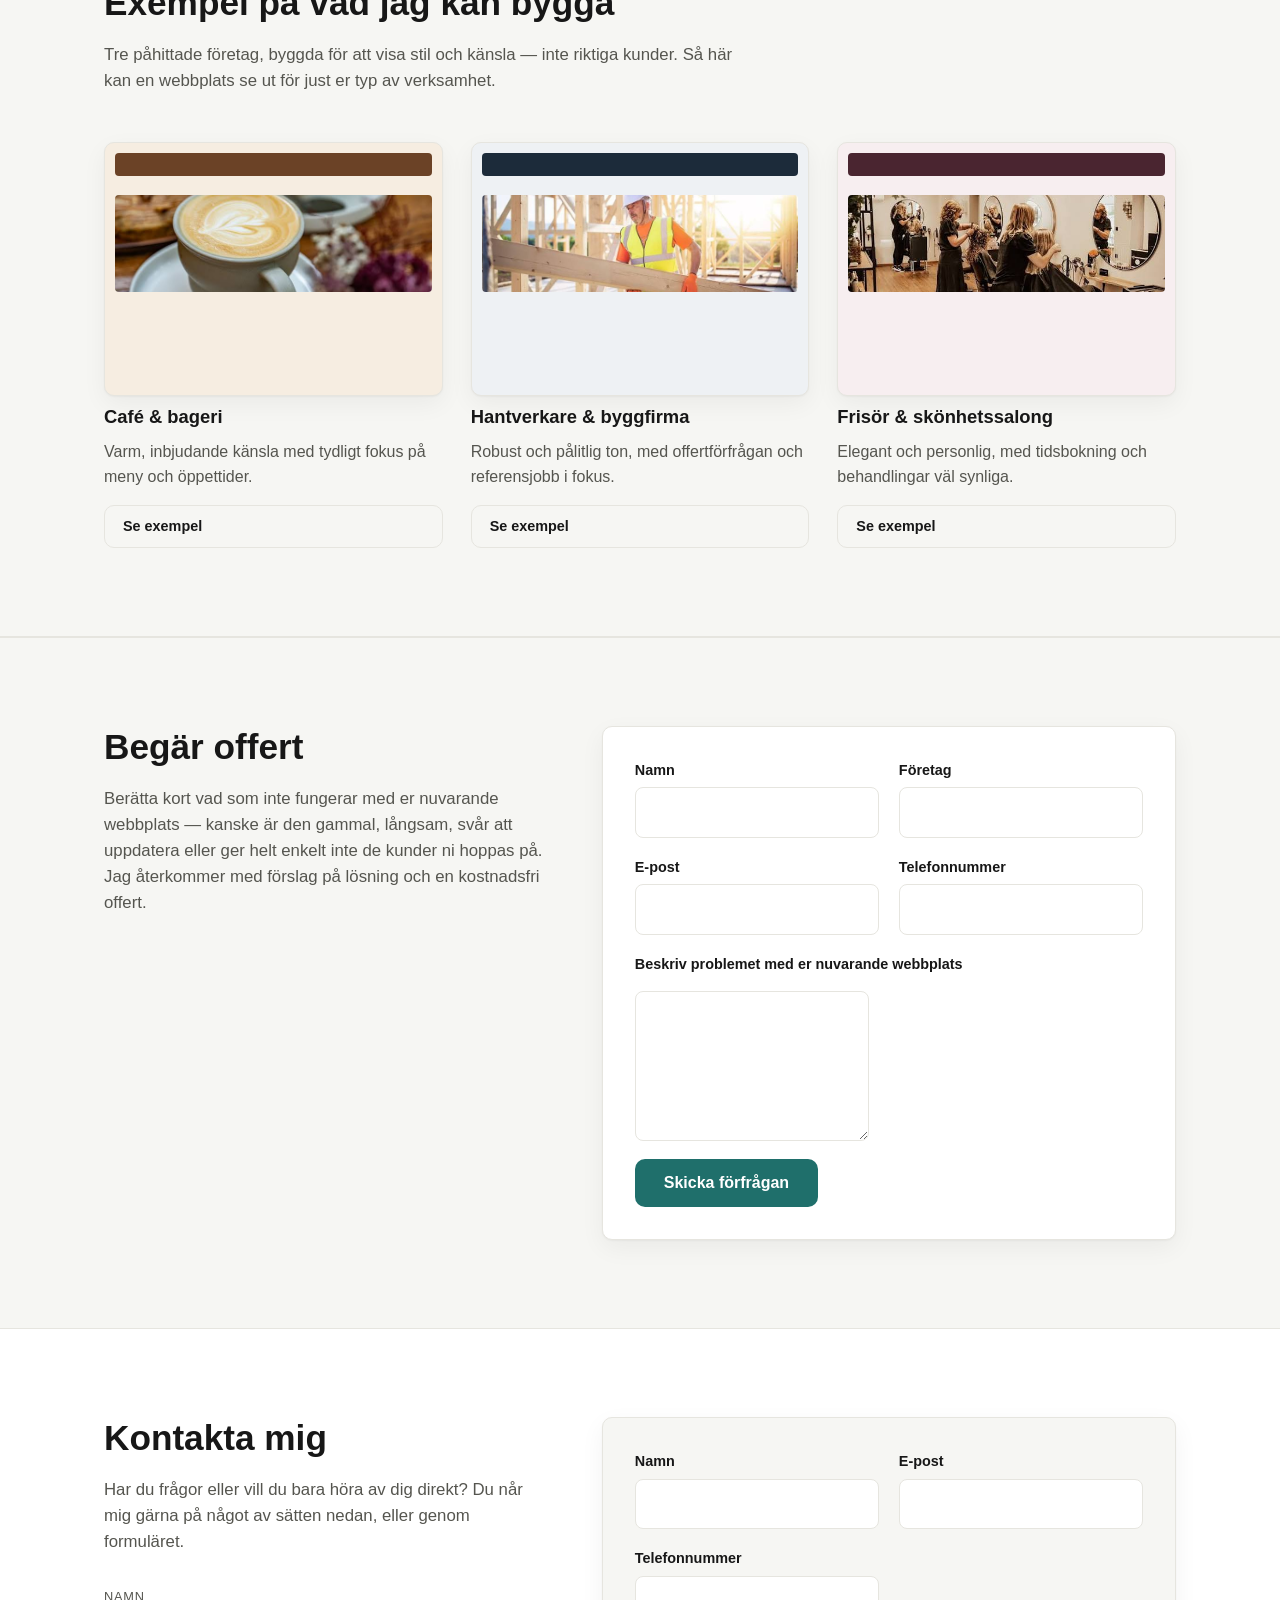
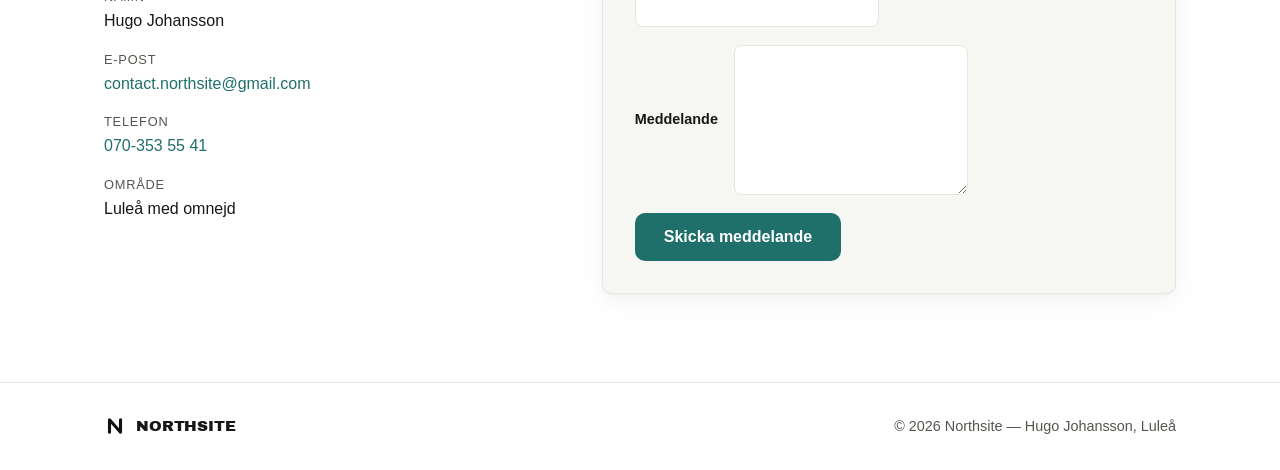
==== commit ba08968b: "Give each example site a distinct layout, add freelance positioning The three example sites shared t" ====
--- a/index.html
+++ b/index.html
@@ -3,8 +3,8 @@
 <head>
   <meta charset="UTF-8">
   <meta name="viewport" content="width=device-width, initial-scale=1.0">
-  <title>Northsite — Webbplatser för lokala företag i Luleå</title>
-  <meta name="description" content="Northsite bygger snabba, moderna webbplatser åt lokala företag i Luleå. Begär en kostnadsfri offert idag.">
+  <title>Northsite — Frilans webbdesigner i Luleå</title>
+  <meta name="description" content="Northsite är Hugo Johansson, frilans webbdesigner i Luleå. Snabba, moderna webbplatser åt lokala företag. Begär en kostnadsfri offert idag.">
   <link rel="icon" type="image/svg+xml" href="assets/favicon.svg">
   <link rel="preconnect" href="https://fonts.googleapis.com">
   <link rel="preconnect" href="https://fonts.gstatic.com" crossorigin>
@@ -43,7 +43,7 @@
     <!-- Hero -->
     <section class="hero">
       <div class="container hero-inner">
-        <p class="eyebrow">Webbyrå i Luleå</p>
+        <p class="eyebrow">Frilans webbdesigner i Luleå</p>
         <h1>Fungerar din webbplats verkligen för dig — eller mot dig?</h1>
         <p class="lead">
           Northsite hjälper lokala företag i Luleå att gå från en gammal, långsam eller
@@ -62,10 +62,10 @@
       <div class="container">
         <h2>Våra tjänster</h2>
         <p class="section-lead">
-          Northsite drivs av mig, Hugo Johansson, och är en enmansverksamhet med bas i Luleå.
-          Det betyder att du alltid pratar direkt med den som faktiskt bygger din webbplats
-          — inga mellanhänder, inga onödiga möten, bara raka svar och ett engagemang i att
-          just ditt lokala företag ska synas och lyckas online.
+          Jag heter Hugo Johansson och är frilans webbdesigner i Luleå — Northsite är min
+          egen verksamhet, helt utan mellanhänder. Det betyder att du alltid pratar direkt
+          med den som faktiskt bygger din webbplats, med raka svar och fullt engagemang i
+          att just ditt lokala företag ska synas och lyckas online.
         </p>
 
         <div class="card-grid">
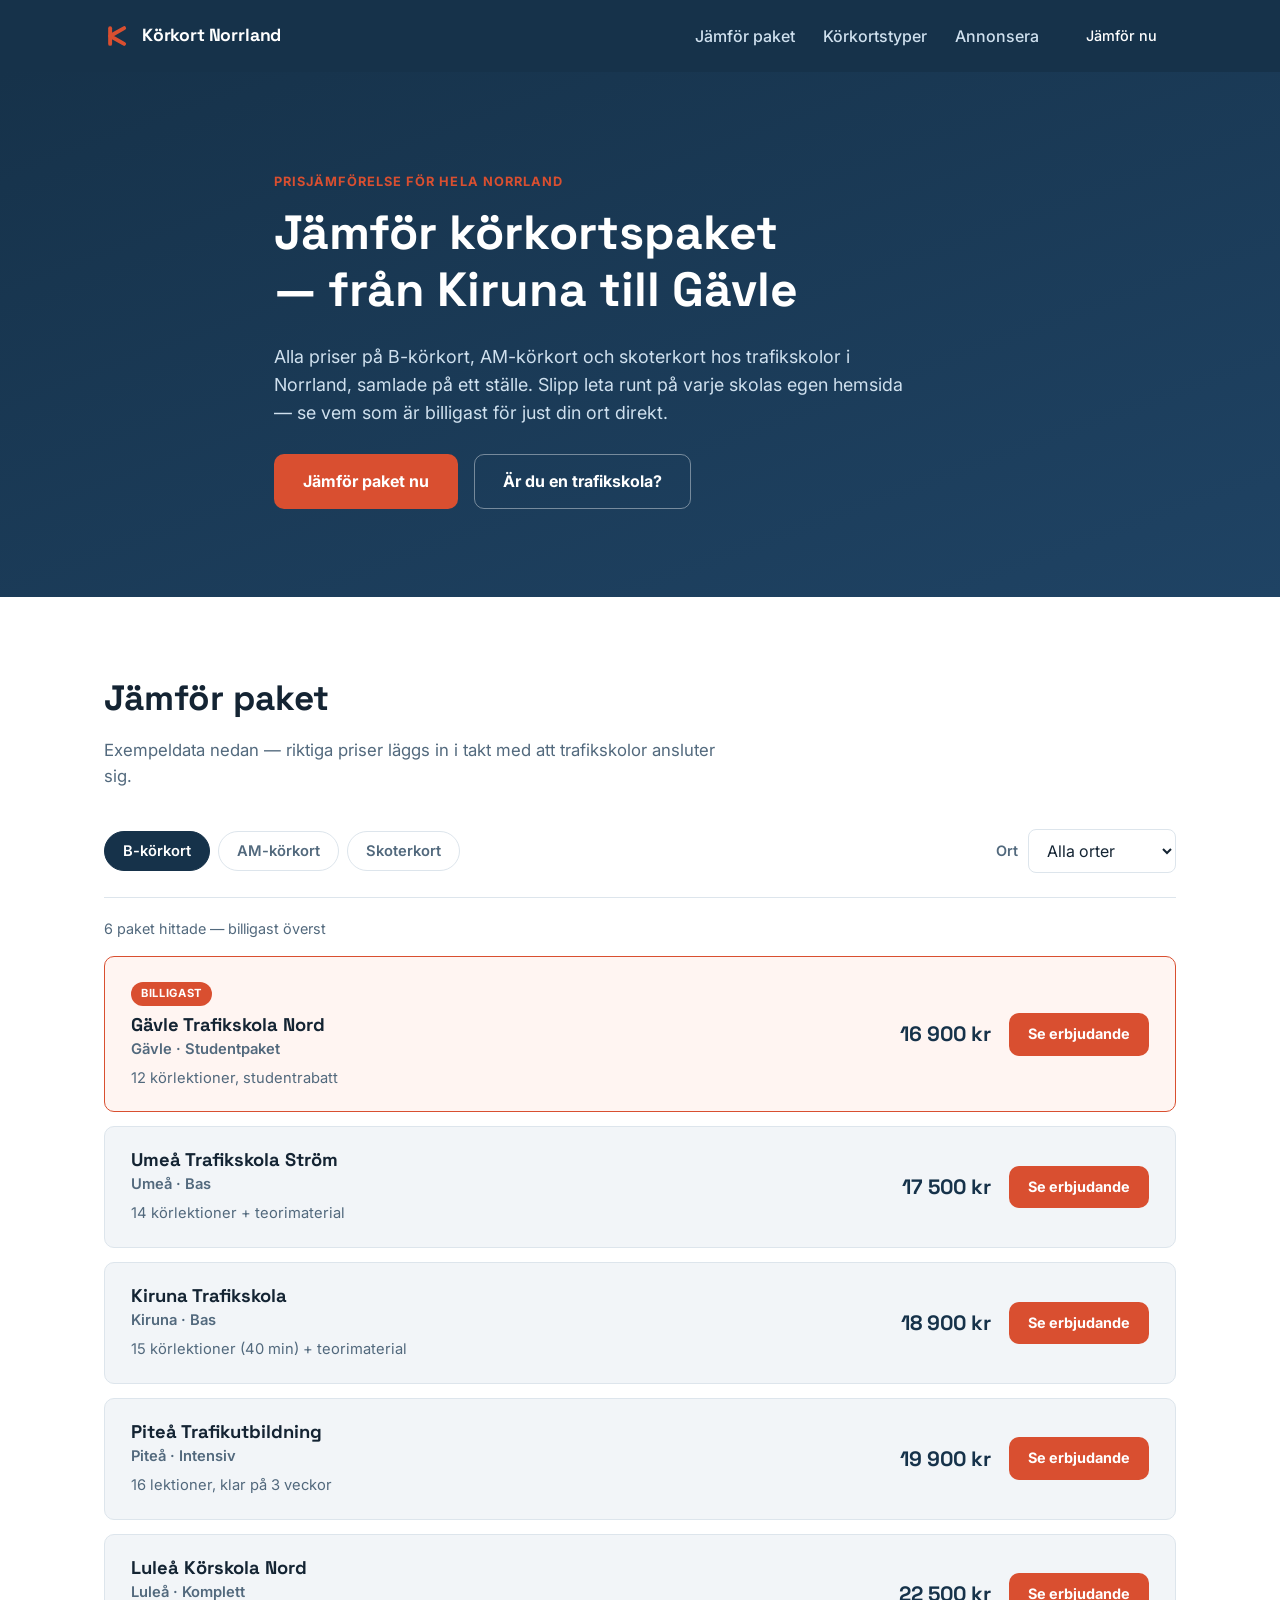
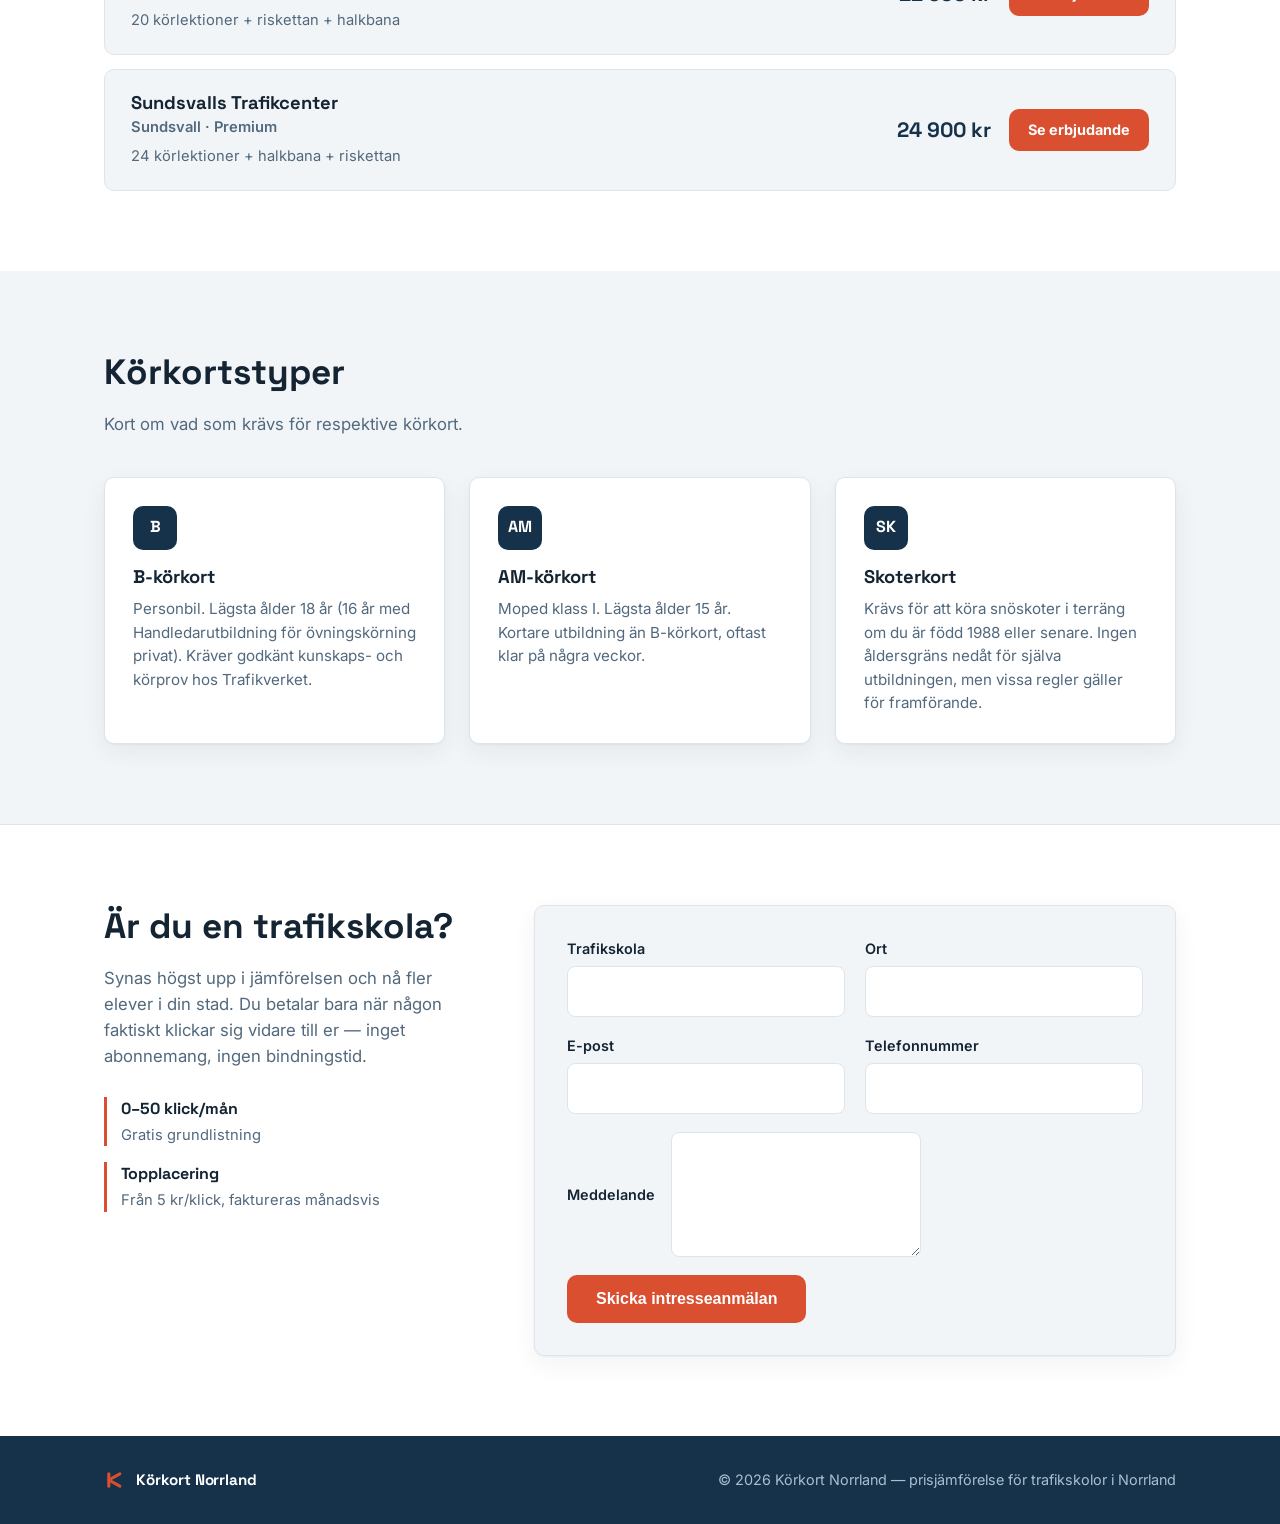
==== commit dc4305f9: "Rebuild site as a driving-license package comparison directory Replaces the Northsite web-design lan" ====
--- a/index.html
+++ b/index.html
@@ -3,23 +3,24 @@
 <head>
   <meta charset="UTF-8">
   <meta name="viewport" content="width=device-width, initial-scale=1.0">
-  <title>Northsite — Frilans webbdesigner i Luleå</title>
-  <meta name="description" content="Northsite är Hugo Johansson, frilans webbdesigner i Luleå. Snabba, moderna webbplatser åt lokala företag. Begär en kostnadsfri offert idag.">
+  <title>Körkort Norrland — Jämför körkortspaket från Kiruna till Gävle</title>
+  <meta name="description" content="Jämför priser på B-körkort, AM-körkort och skoterkort hos trafikskolor i hela Norrland, från Kiruna till Gävle. Se alla paket på ett ställe.">
   <link rel="icon" type="image/svg+xml" href="assets/favicon.svg">
   <link rel="preconnect" href="https://fonts.googleapis.com">
   <link rel="preconnect" href="https://fonts.gstatic.com" crossorigin>
-  <link href="https://fonts.googleapis.com/css2?family=Archivo+Black&display=swap" rel="stylesheet">
+  <link href="https://fonts.googleapis.com/css2?family=Space+Grotesk:wght@500;700&family=Inter:wght@400;500;600;700&display=swap" rel="stylesheet">
   <link rel="stylesheet" href="css/styles.css">
 </head>
 <body>
 
   <header class="site-header">
     <div class="container header-inner">
-      <a href="#top" class="logo" aria-label="Northsite, startsida">
+      <a href="#top" class="logo" aria-label="Körkort Norrland, startsida">
         <svg class="logo-mark" viewBox="0 0 64 64" role="img" aria-hidden="true">
-          <path d="M16 50 L16 14 L48 50 L48 14" fill="none" stroke="#111111" stroke-width="9" stroke-linecap="round" stroke-linejoin="round"/>
+          <path d="M14 50 L14 14" fill="none" stroke="#d94f30" stroke-width="9" stroke-linecap="round" stroke-linejoin="round"/>
+          <path d="M46 14 L14 32 L46 50" fill="none" stroke="#d94f30" stroke-width="9" stroke-linecap="round" stroke-linejoin="round"/>
         </svg>
-        <span class="logo-word">Northsite</span>
+        <span class="logo-word">Körkort Norrland</span>
       </a>
 
       <button class="nav-toggle" id="navToggle" aria-expanded="false" aria-controls="primaryNav" aria-label="Öppna meny">
@@ -29,11 +30,10 @@
       </button>
 
       <nav class="primary-nav" id="primaryNav">
-        <a href="#tjanster">Tjänster</a>
-        <a href="#exempel">Exempel</a>
-        <a href="#offert">Begär offert</a>
-        <a href="#kontakt">Kontakt</a>
-        <a href="#offert" class="btn btn-small">Begär offert</a>
+        <a href="#jamfor">Jämför paket</a>
+        <a href="#korkortstyper">Körkortstyper</a>
+        <a href="#annonsera">Annonsera</a>
+        <a href="#jamfor" class="btn btn-small">Jämför nu</a>
       </nav>
     </div>
   </header>
@@ -43,217 +43,129 @@
     <!-- Hero -->
     <section class="hero">
       <div class="container hero-inner">
-        <p class="eyebrow">Frilans webbdesigner i Luleå</p>
-        <h1>Fungerar din webbplats verkligen för dig — eller mot dig?</h1>
+        <p class="eyebrow">Prisjämförelse för hela Norrland</p>
+        <h1>Jämför körkortspaket — från Kiruna till Gävle</h1>
         <p class="lead">
-          Northsite hjälper lokala företag i Luleå att gå från en gammal, långsam eller
-          otydlig webbplats till en sida som är snabb, snygg och faktiskt tar in kunder.
-          Personlig kontakt, korta beslutsvägar och en webbplats byggd efter era behov.
+          Alla priser på B-körkort, AM-körkort och skoterkort hos trafikskolor i Norrland,
+          samlade på ett ställe. Slipp leta runt på varje skolas egen hemsida — se vem
+          som är billigast för just din ort direkt.
         </p>
         <div class="hero-actions">
-          <a href="#offert" class="btn btn-primary">Begär offert</a>
-          <a href="#tjanster" class="btn btn-ghost">Se vad jag erbjuder</a>
+          <a href="#jamfor" class="btn btn-primary">Jämför paket nu</a>
+          <a href="#annonsera" class="btn btn-ghost">Är du en trafikskola?</a>
         </div>
       </div>
     </section>
 
-    <!-- Våra tjänster -->
-    <section class="tjanster" id="tjanster">
+    <!-- Jämför -->
+    <section class="jamfor" id="jamfor">
       <div class="container">
-        <h2>Våra tjänster</h2>
+        <h2>Jämför paket</h2>
         <p class="section-lead">
-          Jag heter Hugo Johansson och är frilans webbdesigner i Luleå — Northsite är min
-          egen verksamhet, helt utan mellanhänder. Det betyder att du alltid pratar direkt
-          med den som faktiskt bygger din webbplats, med raka svar och fullt engagemang i
-          att just ditt lokala företag ska synas och lyckas online.
+          Exempeldata nedan — riktiga priser läggs in i takt med att trafikskolor ansluter sig.
         </p>
 
-        <div class="card-grid">
-          <article class="card">
-            <h3>Nya webbplatser</h3>
-            <p>Skräddarsydda webbplatser byggda från grunden, anpassade efter din verksamhet, dina kunder och det du vill uppnå.</p>
+        <div class="filter-bar">
+          <div class="type-tabs" role="tablist" aria-label="Körkortstyp">
+            <button class="type-tab active" data-type="b" role="tab" aria-selected="true">B-körkort</button>
+            <button class="type-tab" data-type="am" role="tab" aria-selected="false">AM-körkort</button>
+            <button class="type-tab" data-type="skoter" role="tab" aria-selected="false">Skoterkort</button>
+          </div>
+
+          <div class="city-filter">
+            <label for="cityFilter">Ort</label>
+            <select id="cityFilter">
+              <option value="">Alla orter</option>
+              <option value="Kiruna">Kiruna</option>
+              <option value="Gällivare">Gällivare</option>
+              <option value="Boden">Boden</option>
+              <option value="Luleå">Luleå</option>
+              <option value="Piteå">Piteå</option>
+              <option value="Skellefteå">Skellefteå</option>
+              <option value="Umeå">Umeå</option>
+              <option value="Örnsköldsvik">Örnsköldsvik</option>
+              <option value="Sundsvall">Sundsvall</option>
+              <option value="Hudiksvall">Hudiksvall</option>
+              <option value="Gävle">Gävle</option>
+            </select>
+          </div>
+        </div>
+
+        <p class="results-count" id="resultsCount"></p>
+        <div class="result-list" id="results"></div>
+      </div>
+    </section>
+
+    <!-- Körkortstyper -->
+    <section class="korkortstyper" id="korkortstyper">
+      <div class="container">
+        <h2>Körkortstyper</h2>
+        <p class="section-lead">Kort om vad som krävs för respektive körkort.</p>
+
+        <div class="type-grid">
+          <article class="type-card">
+            <span class="type-icon">B</span>
+            <h3>B-körkort</h3>
+            <p>Personbil. Lägsta ålder 18 år (16 år med Handledarutbildning för övningskörning privat). Kräver godkänt kunskaps- och körprov hos Trafikverket.</p>
           </article>
-
-          <article class="card">
-            <h3>Redesign & modernisering</h3>
-            <p>Har ni en gammal eller föråldrad hemsida? Jag moderniserar utseende, struktur och funktion utan att tappa det som redan fungerar.</p>
+          <article class="type-card">
+            <span class="type-icon">AM</span>
+            <h3>AM-körkort</h3>
+            <p>Moped klass I. Lägsta ålder 15 år. Kortare utbildning än B-körkort, oftast klar på några veckor.</p>
           </article>
-
-          <article class="card">
-            <h3>Snabbhet & prestanda</h3>
-            <p>Långsamma sidor tappar besökare. Jag bygger lätta, snabbladdade webbplatser som fungerar lika bra i mobilen som på datorn.</p>
-          </article>
-
-          <article class="card">
-            <h3>Synlighet i sökmotorer</h3>
-            <p>Grundläggande sökmotoroptimering och tydlig struktur, så att lokala kunder i Luleå faktiskt hittar er när de söker.</p>
-          </article>
-
-          <article class="card">
-            <h3>Underhåll & support</h3>
-            <p>Löpande uppdateringar, mindre ändringar och support efter lansering — ni behöver aldrig vara ensamma med er webbplats.</p>
-          </article>
-
-          <article class="card">
-            <h3>Personlig lokal service</h3>
-            <p>Som lokalt enmansföretag i Luleå håller jag det enkelt: tydlig kommunikation, snabba svar och engagemang i ert projekt.</p>
+          <article class="type-card">
+            <span class="type-icon">SK</span>
+            <h3>Skoterkort</h3>
+            <p>Krävs för att köra snöskoter i terräng om du är född 1988 eller senare. Ingen åldersgräns nedåt för själva utbildningen, men vissa regler gäller för framförande.</p>
           </article>
         </div>
       </div>
     </section>
 
-    <!-- Exempel -->
-    <section class="exempel" id="exempel">
-      <div class="container">
-        <h2>Exempel på vad jag kan bygga</h2>
-        <p class="section-lead">
-          Tre påhittade företag, byggda för att visa stil och känsla — inte riktiga kunder.
-          Så här kan en webbplats se ut för just er typ av verksamhet.
-        </p>
-
-        <div class="example-grid">
-          <article class="example-card">
-            <a class="example-preview example-preview-cafe" href="examples/cafe.html" target="_blank" rel="noopener" aria-label="Öppna exempel: café">
-              <span class="preview-bar"></span>
-              <span class="preview-hero"></span>
-              <span class="preview-lines">
-                <span></span><span></span><span></span>
-              </span>
-            </a>
-            <h3>Café & bageri</h3>
-            <p>Varm, inbjudande känsla med tydligt fokus på meny och öppettider.</p>
-            <a href="examples/cafe.html" target="_blank" rel="noopener" class="btn btn-ghost btn-small">Se exempel</a>
-          </article>
-
-          <article class="example-card">
-            <a class="example-preview example-preview-bygg" href="examples/hantverkare.html" target="_blank" rel="noopener" aria-label="Öppna exempel: hantverkare">
-              <span class="preview-bar"></span>
-              <span class="preview-hero"></span>
-              <span class="preview-lines">
-                <span></span><span></span><span></span>
-              </span>
-            </a>
-            <h3>Hantverkare & byggfirma</h3>
-            <p>Robust och pålitlig ton, med offertförfrågan och referensjobb i fokus.</p>
-            <a href="examples/hantverkare.html" target="_blank" rel="noopener" class="btn btn-ghost btn-small">Se exempel</a>
-          </article>
-
-          <article class="example-card">
-            <a class="example-preview example-preview-salong" href="examples/salong.html" target="_blank" rel="noopener" aria-label="Öppna exempel: frisörsalong">
-              <span class="preview-bar"></span>
-              <span class="preview-hero"></span>
-              <span class="preview-lines">
-                <span></span><span></span><span></span>
-              </span>
-            </a>
-            <h3>Frisör & skönhetssalong</h3>
-            <p>Elegant och personlig, med tidsbokning och behandlingar väl synliga.</p>
-            <a href="examples/salong.html" target="_blank" rel="noopener" class="btn btn-ghost btn-small">Se exempel</a>
-          </article>
-        </div>
-      </div>
-    </section>
-
-    <!-- Begär offert -->
-    <section class="offert" id="offert">
-      <div class="container offert-inner">
-        <div class="offert-text">
-          <h2>Begär offert</h2>
+    <!-- Annonsera -->
+    <section class="annonsera" id="annonsera">
+      <div class="container annonsera-inner">
+        <div class="annonsera-text">
+          <h2>Är du en trafikskola?</h2>
           <p class="section-lead">
-            Berätta kort vad som inte fungerar med er nuvarande webbplats — kanske är den
-            gammal, långsam, svår att uppdatera eller ger helt enkelt inte de kunder ni
-            hoppas på. Jag återkommer med förslag på lösning och en kostnadsfri offert.
+            Synas högst upp i jämförelsen och nå fler elever i din stad. Du betalar bara
+            när någon faktiskt klickar sig vidare till er — inget abonnemang, ingen bindningstid.
           </p>
+          <ul class="pricing-list">
+            <li><strong>0–50 klick/mån</strong><span>Gratis grundlistning</span></li>
+            <li><strong>Topplacering</strong><span>Från 5 kr/klick, faktureras månadsvis</span></li>
+          </ul>
         </div>
 
-        <form class="form" id="offertForm" novalidate>
+        <form class="form" id="adForm" novalidate>
           <div class="form-row">
-            <label for="offertNamn">Namn</label>
-            <input type="text" id="offertNamn" name="namn" autocomplete="name" required>
+            <label for="adSkola">Trafikskola</label>
+            <input type="text" id="adSkola" name="skola" autocomplete="organization" required>
           </div>
 
           <div class="form-row">
-            <label for="offertForetag">Företag</label>
-            <input type="text" id="offertForetag" name="foretag" autocomplete="organization">
+            <label for="adOrt">Ort</label>
+            <input type="text" id="adOrt" name="ort" required>
           </div>
 
           <div class="form-row">
-            <label for="offertEpost">E-post</label>
-            <input type="email" id="offertEpost" name="epost" autocomplete="email" required>
+            <label for="adEpost">E-post</label>
+            <input type="email" id="adEpost" name="epost" autocomplete="email" required>
           </div>
 
           <div class="form-row">
-            <label for="offertTelefon">Telefonnummer</label>
-            <input type="tel" id="offertTelefon" name="telefon" autocomplete="tel">
+            <label for="adTelefon">Telefonnummer</label>
+            <input type="tel" id="adTelefon" name="telefon" autocomplete="tel">
           </div>
 
           <div class="form-row form-row-full">
-            <label for="offertProblem">Beskriv problemet med er nuvarande webbplats</label>
-            <textarea id="offertProblem" name="problem" rows="5" required></textarea>
+            <label for="adMeddelande">Meddelande</label>
+            <textarea id="adMeddelande" name="meddelande" rows="4"></textarea>
           </div>
 
           <div class="form-row form-row-full">
-            <button type="submit" class="btn btn-primary">Skicka förfrågan</button>
-            <p class="form-status" id="offertStatus" role="status" aria-live="polite"></p>
-          </div>
-        </form>
-      </div>
-    </section>
-
-    <!-- Kontakt -->
-    <section class="kontakt" id="kontakt">
-      <div class="container kontakt-inner">
-        <div class="kontakt-info">
-          <h2>Kontakta mig</h2>
-          <p class="section-lead">
-            Har du frågor eller vill du bara höra av dig direkt? Du når mig gärna på
-            något av sätten nedan, eller genom formuläret.
-          </p>
-
-          <ul class="contact-list">
-            <li>
-              <span class="contact-label">Namn</span>
-              <span>Hugo Johansson</span>
-            </li>
-            <li>
-              <span class="contact-label">E-post</span>
-              <a href="mailto:contact.northsite@gmail.com">contact.northsite@gmail.com</a>
-            </li>
-            <li>
-              <span class="contact-label">Telefon</span>
-              <a href="tel:+46703535541">070-353 55 41</a>
-            </li>
-            <li>
-              <span class="contact-label">Område</span>
-              <span>Luleå med omnejd</span>
-            </li>
-          </ul>
-        </div>
-
-        <form class="form" id="kontaktForm" novalidate>
-          <div class="form-row">
-            <label for="kontaktNamn">Namn</label>
-            <input type="text" id="kontaktNamn" name="namn" autocomplete="name" required>
-          </div>
-
-          <div class="form-row">
-            <label for="kontaktEpost">E-post</label>
-            <input type="email" id="kontaktEpost" name="epost" autocomplete="email" required>
-          </div>
-
-          <div class="form-row">
-            <label for="kontaktTelefon">Telefonnummer</label>
-            <input type="tel" id="kontaktTelefon" name="telefon" autocomplete="tel">
-          </div>
-
-          <div class="form-row form-row-full">
-            <label for="kontaktMeddelande">Meddelande</label>
-            <textarea id="kontaktMeddelande" name="meddelande" rows="5" required></textarea>
-          </div>
-
-          <div class="form-row form-row-full">
-            <button type="submit" class="btn btn-primary">Skicka meddelande</button>
-            <p class="form-status" id="kontaktStatus" role="status" aria-live="polite"></p>
+            <button type="submit" class="btn btn-primary">Skicka intresseanmälan</button>
+            <p class="form-status" id="adStatus" role="status" aria-live="polite"></p>
           </div>
         </form>
       </div>
@@ -263,13 +175,14 @@
 
   <footer class="site-footer">
     <div class="container footer-inner">
-      <a href="#top" class="logo logo-small" aria-label="Northsite, startsida">
+      <a href="#top" class="logo logo-small" aria-label="Körkort Norrland, startsida">
         <svg class="logo-mark" viewBox="0 0 64 64" role="img" aria-hidden="true">
-          <path d="M16 50 L16 14 L48 50 L48 14" fill="none" stroke="#111111" stroke-width="9" stroke-linecap="round" stroke-linejoin="round"/>
+          <path d="M14 50 L14 14" fill="none" stroke="#d94f30" stroke-width="9" stroke-linecap="round" stroke-linejoin="round"/>
+          <path d="M46 14 L14 32 L46 50" fill="none" stroke="#d94f30" stroke-width="9" stroke-linecap="round" stroke-linejoin="round"/>
         </svg>
-        <span class="logo-word">Northsite</span>
+        <span class="logo-word">Körkort Norrland</span>
       </a>
-      <p>&copy; <span id="year"></span> Northsite — Hugo Johansson, Luleå</p>
+      <p>&copy; <span id="year"></span> Körkort Norrland — prisjämförelse för trafikskolor i Norrland</p>
     </div>
   </footer>
 
--- a/css/styles.css
+++ b/css/styles.css
@@ -1,16 +1,18 @@
 /* ---------- Variables ---------- */
 :root {
   --color-bg: #ffffff;
-  --color-bg-alt: #f6f6f3;
-  --color-text: #171717;
-  --color-text-muted: #55554f;
-  --color-border: #e6e5df;
-  --color-accent: #1f6f6b;
-  --color-accent-dark: #164f4c;
+  --color-bg-alt: #f2f5f8;
+  --color-text: #142433;
+  --color-text-muted: #52697d;
+  --color-border: #dde5ec;
+  --color-accent: #d94f30;
+  --color-accent-dark: #b73d22;
+  --color-navy: #16324a;
+  --color-navy-light: #1f4364;
   --color-accent-contrast: #ffffff;
   --radius: 10px;
   --max-width: 1120px;
-  --shadow-soft: 0 1px 2px rgba(20, 20, 20, 0.04), 0 8px 24px rgba(20, 20, 20, 0.05);
+  --shadow-soft: 0 1px 2px rgba(20, 30, 40, 0.04), 0 8px 24px rgba(20, 30, 40, 0.06);
   --transition: 160ms ease;
 }
 
@@ -25,7 +27,7 @@
 
 body {
   margin: 0;
-  font-family: -apple-system, BlinkMacSystemFont, "Segoe UI", Roboto, Helvetica, Arial, sans-serif;
+  font-family: 'Inter', -apple-system, BlinkMacSystemFont, "Segoe UI", Roboto, Helvetica, Arial, sans-serif;
   color: var(--color-text);
   background: var(--color-bg);
   line-height: 1.55;
@@ -38,7 +40,7 @@
 }
 
 a {
-  color: var(--color-accent);
+  color: var(--color-accent-dark);
   text-decoration: none;
 }
 
@@ -47,9 +49,11 @@
 }
 
 h1, h2, h3 {
+  font-family: 'Space Grotesk', -apple-system, sans-serif;
   line-height: 1.2;
   margin: 0 0 0.5em;
   font-weight: 700;
+  text-wrap: balance;
 }
 
 h1 { font-size: clamp(2rem, 4vw, 3rem); }
@@ -67,7 +71,7 @@
 }
 
 section {
-  padding: 88px 0;
+  padding: 80px 0;
 }
 
 .eyebrow {
@@ -90,11 +94,11 @@
   display: inline-block;
   padding: 14px 28px;
   border-radius: var(--radius);
-  font-weight: 600;
+  font-weight: 700;
   font-size: 1rem;
   border: 1px solid transparent;
   cursor: pointer;
-  transition: transform var(--transition), background var(--transition), border-color var(--transition), color var(--transition);
+  transition: background var(--transition), border-color var(--transition), color var(--transition);
 }
 
 .btn:hover {
@@ -118,12 +122,48 @@
 
 .btn-ghost:hover {
   border-color: var(--color-accent);
-  color: var(--color-accent);
+  color: var(--color-accent-dark);
 }
 
 .btn-small {
   padding: 9px 18px;
   font-size: 0.9rem;
+}
+
+/* ---------- Logo lockup ---------- */
+.logo {
+  display: flex;
+  align-items: center;
+  gap: 10px;
+}
+
+.logo-mark {
+  display: block;
+  width: 28px;
+  height: 28px;
+  flex-shrink: 0;
+}
+
+.logo-word {
+  font-family: 'Space Grotesk', sans-serif;
+  font-weight: 700;
+  font-size: 1.1rem;
+  letter-spacing: -0.01em;
+  color: var(--color-text);
+}
+
+.logo-small .logo-mark {
+  width: 22px;
+  height: 22px;
+}
+
+.logo-small .logo-word {
+  font-size: 0.95rem;
+}
+
+.site-header .logo-word,
+.site-footer .logo-word {
+  color: #ffffff;
 }
 
 /* ---------- Header ---------- */
@@ -131,9 +171,7 @@
   position: sticky;
   top: 0;
   z-index: 50;
-  background: rgba(255, 255, 255, 0.92);
-  backdrop-filter: saturate(180%) blur(8px);
-  border-bottom: 1px solid var(--color-border);
+  background: var(--color-navy);
 }
 
 .header-inner {
@@ -143,36 +181,6 @@
   height: 72px;
 }
 
-.logo {
-  display: flex;
-  align-items: center;
-  gap: 10px;
-}
-
-.logo-mark {
-  display: block;
-  width: 30px;
-  height: 30px;
-  flex-shrink: 0;
-}
-
-.logo-word {
-  font-family: 'Archivo Black', Arial, sans-serif;
-  font-size: 1.15rem;
-  letter-spacing: -0.01em;
-  text-transform: uppercase;
-  color: var(--color-text);
-}
-
-.logo-small .logo-mark {
-  width: 22px;
-  height: 22px;
-}
-
-.logo-small .logo-word {
-  font-size: 0.95rem;
-}
-
 .primary-nav {
   display: flex;
   align-items: center;
@@ -180,12 +188,12 @@
 }
 
 .primary-nav a {
-  color: var(--color-text);
+  color: #cfe0ee;
   font-weight: 500;
 }
 
 .primary-nav a:hover {
-  color: var(--color-accent);
+  color: #ffffff;
   text-decoration: none;
 }
 
@@ -205,7 +213,7 @@
   width: 40px;
   height: 40px;
   background: transparent;
-  border: 1px solid var(--color-border);
+  border: 1px solid rgba(255, 255, 255, 0.3);
   border-radius: 8px;
   cursor: pointer;
 }
@@ -214,26 +222,18 @@
   display: block;
   height: 2px;
   margin: 0 8px;
-  background: var(--color-text);
+  background: #ffffff;
 }
 
 /* ---------- Hero ---------- */
 .hero {
-  background:
-    linear-gradient(180deg, rgba(10, 20, 22, 0.78) 0%, rgba(10, 20, 22, 0.45) 45%, rgba(10, 20, 22, 0.82) 100%),
-    url('../assets/lulea-hero.jpg');
-  background-size: cover;
-  background-position: center;
-  padding: 130px 0 104px;
+  background: linear-gradient(160deg, var(--color-navy) 0%, var(--color-navy-light) 100%);
   color: #ffffff;
+  padding: 100px 0 88px;
 }
 
 .hero-inner {
-  max-width: 760px;
-}
-
-.hero .eyebrow {
-  color: #a9e0da;
+  max-width: 780px;
 }
 
 .hero h1 {
@@ -241,8 +241,8 @@
 }
 
 .hero .lead {
-  font-size: 1.15rem;
-  color: rgba(255, 255, 255, 0.86);
+  font-size: 1.12rem;
+  color: #cfe0ee;
   max-width: 640px;
 }
 
@@ -255,207 +255,231 @@
 
 .hero .btn-ghost {
   color: #ffffff;
-  border-color: rgba(255, 255, 255, 0.55);
+  border-color: rgba(255, 255, 255, 0.4);
 }
 
 .hero .btn-ghost:hover {
   border-color: #ffffff;
   color: #ffffff;
-  background: rgba(255, 255, 255, 0.1);
-}
-
-/* ---------- Tjänster ---------- */
-.tjanster {
+  background: rgba(255, 255, 255, 0.08);
+}
+
+/* ---------- Jämför ---------- */
+.jamfor {
   background: var(--color-bg);
 }
 
-.card-grid {
-  margin-top: 48px;
+.filter-bar {
+  display: flex;
+  flex-wrap: wrap;
+  gap: 20px;
+  align-items: center;
+  justify-content: space-between;
+  margin: 40px 0 8px;
+  padding-bottom: 24px;
+  border-bottom: 1px solid var(--color-border);
+}
+
+.type-tabs {
+  display: flex;
+  gap: 8px;
+  flex-wrap: wrap;
+}
+
+.type-tab {
+  font-family: 'Inter', sans-serif;
+  font-weight: 600;
+  font-size: 0.92rem;
+  padding: 10px 18px;
+  border-radius: 999px;
+  border: 1px solid var(--color-border);
+  background: var(--color-bg);
+  color: var(--color-text-muted);
+  cursor: pointer;
+  transition: background var(--transition), color var(--transition), border-color var(--transition);
+}
+
+.type-tab:hover {
+  border-color: var(--color-accent);
+}
+
+.type-tab.active {
+  background: var(--color-navy);
+  border-color: var(--color-navy);
+  color: #ffffff;
+}
+
+.city-filter {
+  display: flex;
+  align-items: center;
+  gap: 10px;
+}
+
+.city-filter label {
+  font-size: 0.9rem;
+  font-weight: 600;
+  color: var(--color-text-muted);
+}
+
+.city-filter select {
+  font: inherit;
+  padding: 10px 14px;
+  border-radius: 8px;
+  border: 1px solid var(--color-border);
+  background: var(--color-bg);
+  color: var(--color-text);
+}
+
+.results-count {
+  color: var(--color-text-muted);
+  font-size: 0.9rem;
+  margin: 20px 0 16px;
+}
+
+.result-list {
+  display: flex;
+  flex-direction: column;
+  gap: 14px;
+}
+
+.result-row {
+  display: flex;
+  flex-wrap: wrap;
+  gap: 20px;
+  justify-content: space-between;
+  align-items: center;
+  background: var(--color-bg-alt);
+  border: 1px solid var(--color-border);
+  border-radius: var(--radius);
+  padding: 22px 26px;
+}
+
+.result-cheapest {
+  border-color: var(--color-accent);
+  background: #fff5f2;
+}
+
+.badge {
+  display: inline-block;
+  background: var(--color-accent);
+  color: #fff;
+  font-size: 0.7rem;
+  font-weight: 700;
+  text-transform: uppercase;
+  letter-spacing: 0.06em;
+  padding: 3px 10px;
+  border-radius: 999px;
+  margin-bottom: 8px;
+}
+
+.result-main h3 {
+  margin-bottom: 2px;
+}
+
+.result-meta {
+  color: var(--color-text-muted);
+  font-weight: 600;
+  font-size: 0.92rem;
+  margin: 0 0 6px;
+}
+
+.result-includes {
+  margin: 0;
+  color: var(--color-text-muted);
+  font-size: 0.92rem;
+}
+
+.result-side {
+  display: flex;
+  align-items: center;
+  gap: 18px;
+  flex-shrink: 0;
+}
+
+.result-price {
+  font-family: 'Space Grotesk', sans-serif;
+  font-weight: 700;
+  font-size: 1.3rem;
+  color: var(--color-navy);
+  white-space: nowrap;
+}
+
+/* ---------- Körkortstyper ---------- */
+.korkortstyper {
+  background: var(--color-bg-alt);
+}
+
+.type-grid {
+  margin-top: 40px;
   display: grid;
-  grid-template-columns: repeat(auto-fit, minmax(260px, 1fr));
+  grid-template-columns: repeat(auto-fit, minmax(240px, 1fr));
   gap: 24px;
 }
 
-.card {
-  background: var(--color-bg-alt);
+.type-card {
+  background: var(--color-bg);
   border: 1px solid var(--color-border);
   border-radius: var(--radius);
   padding: 28px;
   box-shadow: var(--shadow-soft);
 }
 
-.card h3 {
-  color: var(--color-text);
-}
-
-.card p {
+.type-icon {
+  display: inline-flex;
+  align-items: center;
+  justify-content: center;
+  width: 44px;
+  height: 44px;
+  border-radius: 10px;
+  background: var(--color-navy);
+  color: #fff;
+  font-family: 'Space Grotesk', sans-serif;
+  font-weight: 700;
+  margin-bottom: 16px;
+}
+
+.type-card p {
   color: var(--color-text-muted);
   margin-bottom: 0;
-}
-
-/* ---------- Exempel ---------- */
-.exempel {
-  background: var(--color-bg-alt);
+  font-size: 0.95rem;
+}
+
+/* ---------- Annonsera ---------- */
+.annonsera {
+  background: var(--color-bg);
   border-top: 1px solid var(--color-border);
-  border-bottom: 1px solid var(--color-border);
-}
-
-.example-grid {
-  margin-top: 48px;
+}
+
+.annonsera-inner {
   display: grid;
-  grid-template-columns: repeat(auto-fit, minmax(280px, 1fr));
-  gap: 28px;
-}
-
-.example-card {
-  display: flex;
-  flex-direction: column;
-  gap: 10px;
-}
-
-.example-card h3 {
-  margin-bottom: 2px;
-}
-
-.example-card p {
-  color: var(--color-text-muted);
-  margin-bottom: 6px;
-}
-
-.example-preview {
-  display: block;
-  border-radius: var(--radius);
-  border: 1px solid var(--color-border);
-  overflow: hidden;
-  box-shadow: var(--shadow-soft);
-  aspect-ratio: 4 / 3;
-  padding: 10px;
-  transition: transform var(--transition);
-}
-
-.example-preview:hover {
-  transform: translateY(-3px);
-  text-decoration: none;
-}
-
-.preview-bar {
-  display: block;
-  height: 10%;
-  border-radius: 4px;
-  margin-bottom: 6%;
-}
-
-.preview-hero {
-  display: block;
-  height: 42%;
-  border-radius: 4px;
-  margin-bottom: 8%;
-}
-
-.preview-lines {
-  display: block;
-}
-
-.preview-lines span {
-  display: block;
-  height: 8%;
-  border-radius: 3px;
-  margin-bottom: 8%;
-  opacity: 0.6;
-}
-
-.preview-lines span:nth-child(1) { width: 90%; }
-.preview-lines span:nth-child(2) { width: 75%; }
-.preview-lines span:nth-child(3) { width: 55%; }
-
-.example-preview-cafe {
-  background: #f6ede1;
-}
-.example-preview-cafe .preview-bar,
-.example-preview-cafe .preview-lines span {
-  background: #6b4226;
-}
-.example-preview-cafe .preview-hero {
-  background: linear-gradient(135deg, #c98a4b, #8a5a2b);
-  background-image: url('../examples/assets/cafe-om.jpg');
-  background-size: cover;
-  background-position: center;
-}
-
-.example-preview-bygg {
-  background: #eef1f4;
-}
-.example-preview-bygg .preview-bar,
-.example-preview-bygg .preview-lines span {
-  background: #1c2b3a;
-}
-.example-preview-bygg .preview-hero {
-  background: linear-gradient(135deg, #d98c2b, #1c2b3a);
-  background-image: url('../examples/assets/hantverkare-hero.jpg');
-  background-size: cover;
-  background-position: center;
-}
-
-.example-preview-salong {
-  background: #f7eef0;
-}
-.example-preview-salong .preview-bar,
-.example-preview-salong .preview-lines span {
-  background: #4a2530;
-}
-.example-preview-salong .preview-hero {
-  background: linear-gradient(135deg, #e8b4bc, #c98a9b);
-  background-image: url('../examples/assets/salong-om.jpg');
-  background-size: cover;
-  background-position: center;
-}
-
-/* ---------- Offert ---------- */
-.offert {
-  background: var(--color-bg-alt);
-  border-top: 1px solid var(--color-border);
-  border-bottom: 1px solid var(--color-border);
-}
-
-.offert-inner {
-  display: grid;
-  grid-template-columns: 1fr 1.3fr;
+  grid-template-columns: 1fr 1.2fr;
   gap: 56px;
   align-items: start;
 }
 
-.offert-text {
-  position: sticky;
-  top: 96px;
-}
-
-/* ---------- Kontakt ---------- */
-.kontakt-inner {
-  display: grid;
-  grid-template-columns: 1fr 1.3fr;
-  gap: 56px;
-  align-items: start;
-}
-
-.contact-list {
+.pricing-list {
   list-style: none;
-  margin: 32px 0 0;
+  margin: 28px 0 0;
   padding: 0;
   display: grid;
   gap: 16px;
 }
 
-.contact-list li {
+.pricing-list li {
   display: flex;
   flex-direction: column;
   gap: 2px;
-}
-
-.contact-label {
-  font-size: 0.8rem;
-  text-transform: uppercase;
-  letter-spacing: 0.06em;
-  color: var(--color-text-muted);
+  border-left: 3px solid var(--color-accent);
+  padding-left: 14px;
+}
+
+.pricing-list strong {
+  font-family: 'Space Grotesk', sans-serif;
+}
+
+.pricing-list span {
+  color: var(--color-text-muted);
+  font-size: 0.92rem;
 }
 
 /* ---------- Forms ---------- */
@@ -463,15 +487,11 @@
   display: grid;
   grid-template-columns: 1fr 1fr;
   gap: 18px 20px;
-  background: var(--color-bg);
+  background: var(--color-bg-alt);
   border: 1px solid var(--color-border);
   border-radius: var(--radius);
   padding: 32px;
   box-shadow: var(--shadow-soft);
-}
-
-.kontakt .form {
-  background: var(--color-bg-alt);
 }
 
 .form-row {
@@ -509,11 +529,6 @@
   transition: border-color var(--transition);
 }
 
-.kontakt input,
-.kontakt textarea {
-  background: var(--color-bg);
-}
-
 input:focus,
 textarea:focus {
   outline: none;
@@ -538,7 +553,7 @@
 
 /* ---------- Footer ---------- */
 .site-footer {
-  border-top: 1px solid var(--color-border);
+  background: var(--color-navy);
   padding: 32px 0;
 }
 
@@ -552,33 +567,38 @@
 
 .footer-inner p {
   margin: 0;
-  color: var(--color-text-muted);
+  color: #a9bfd1;
   font-size: 0.9rem;
 }
 
 /* ---------- Responsive ---------- */
 @media (max-width: 860px) {
-  .offert-inner,
-  .kontakt-inner {
+  .annonsera-inner {
     grid-template-columns: 1fr;
-  }
-
-  .offert-text {
-    position: static;
   }
 
   .form {
     grid-template-columns: 1fr;
   }
+
+  .result-row {
+    flex-direction: column;
+    align-items: flex-start;
+  }
+
+  .result-side {
+    width: 100%;
+    justify-content: space-between;
+  }
 }
 
 @media (max-width: 720px) {
   section {
-    padding: 64px 0;
+    padding: 56px 0;
   }
 
   .hero {
-    padding: 96px 0 64px;
+    padding: 80px 0 56px;
   }
 
   .nav-toggle {
@@ -590,8 +610,7 @@
     top: 72px;
     left: 0;
     right: 0;
-    background: var(--color-bg);
-    border-bottom: 1px solid var(--color-border);
+    background: var(--color-navy);
     flex-direction: column;
     align-items: stretch;
     padding: 16px 24px 24px;
@@ -606,4 +625,17 @@
   .primary-nav a.btn {
     text-align: center;
   }
-}
+
+  .filter-bar {
+    flex-direction: column;
+    align-items: stretch;
+  }
+
+  .city-filter {
+    justify-content: space-between;
+  }
+
+  .city-filter select {
+    flex: 1;
+  }
+}
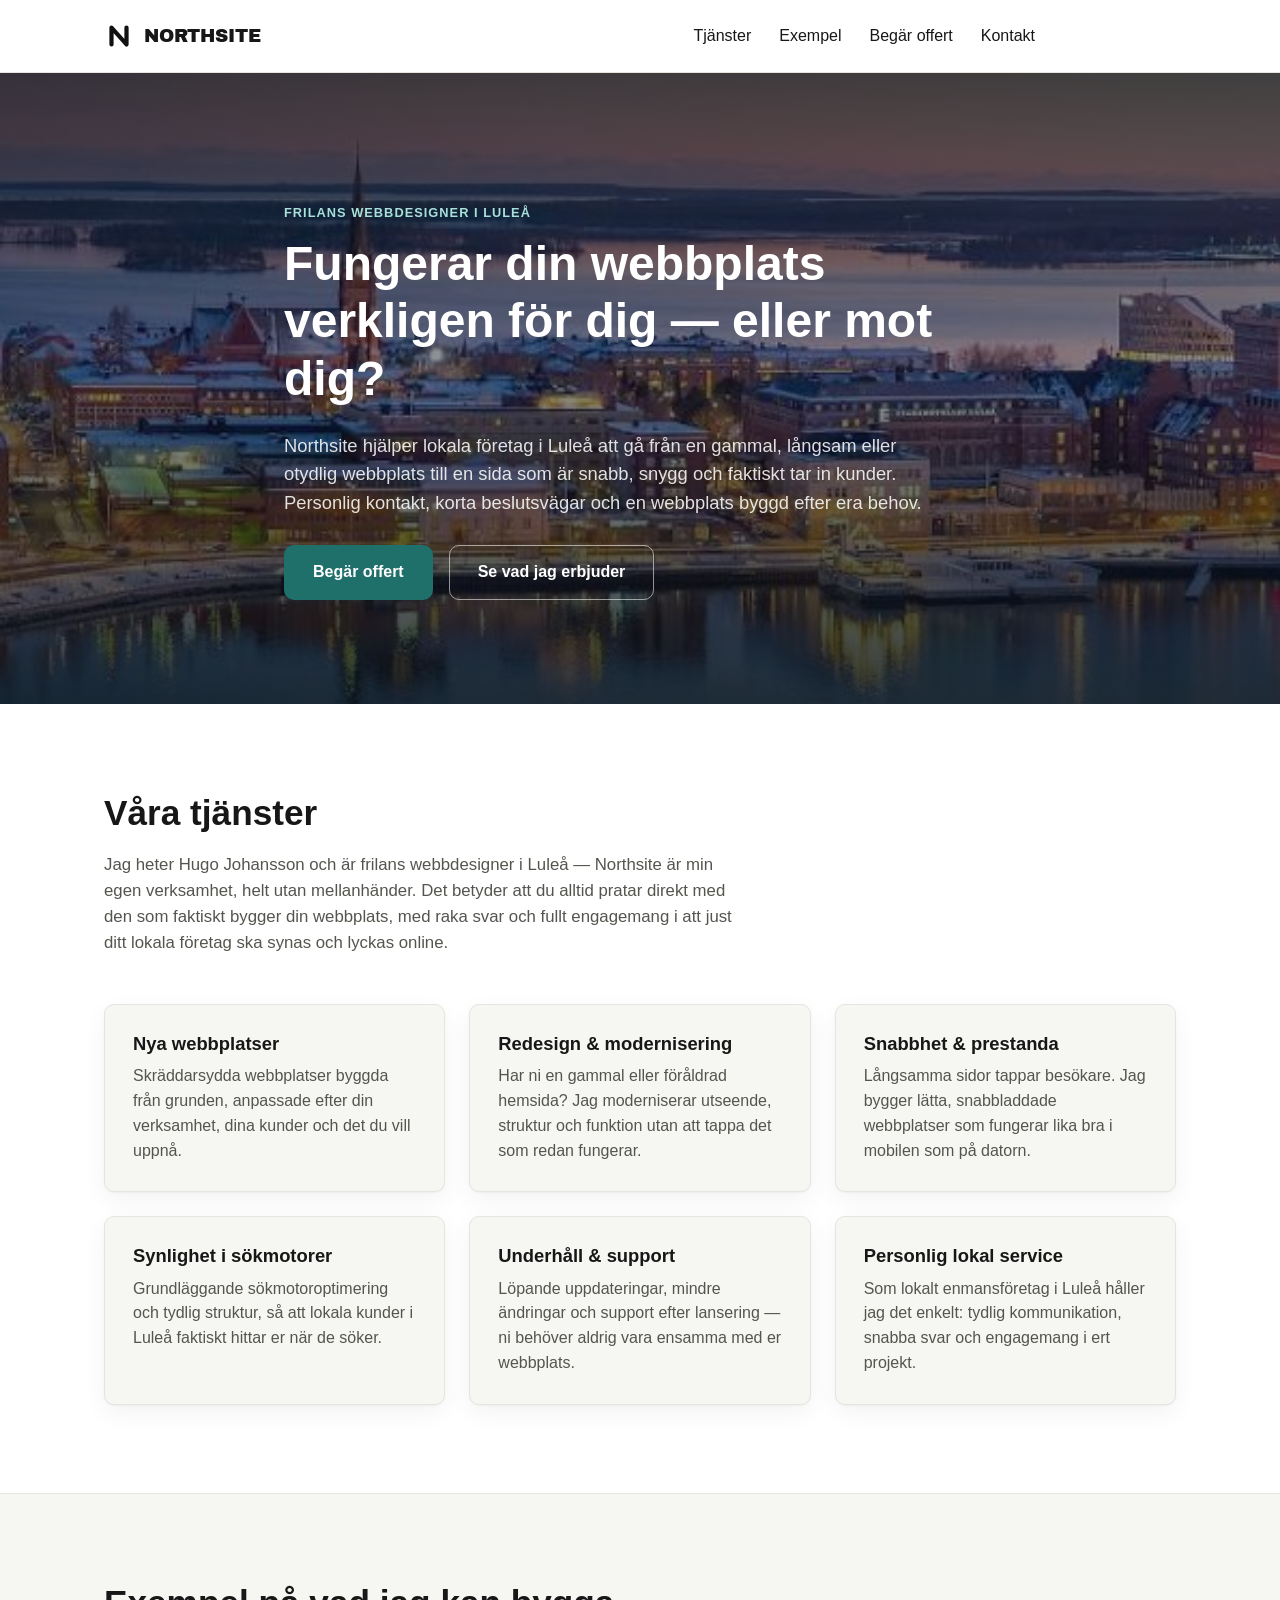
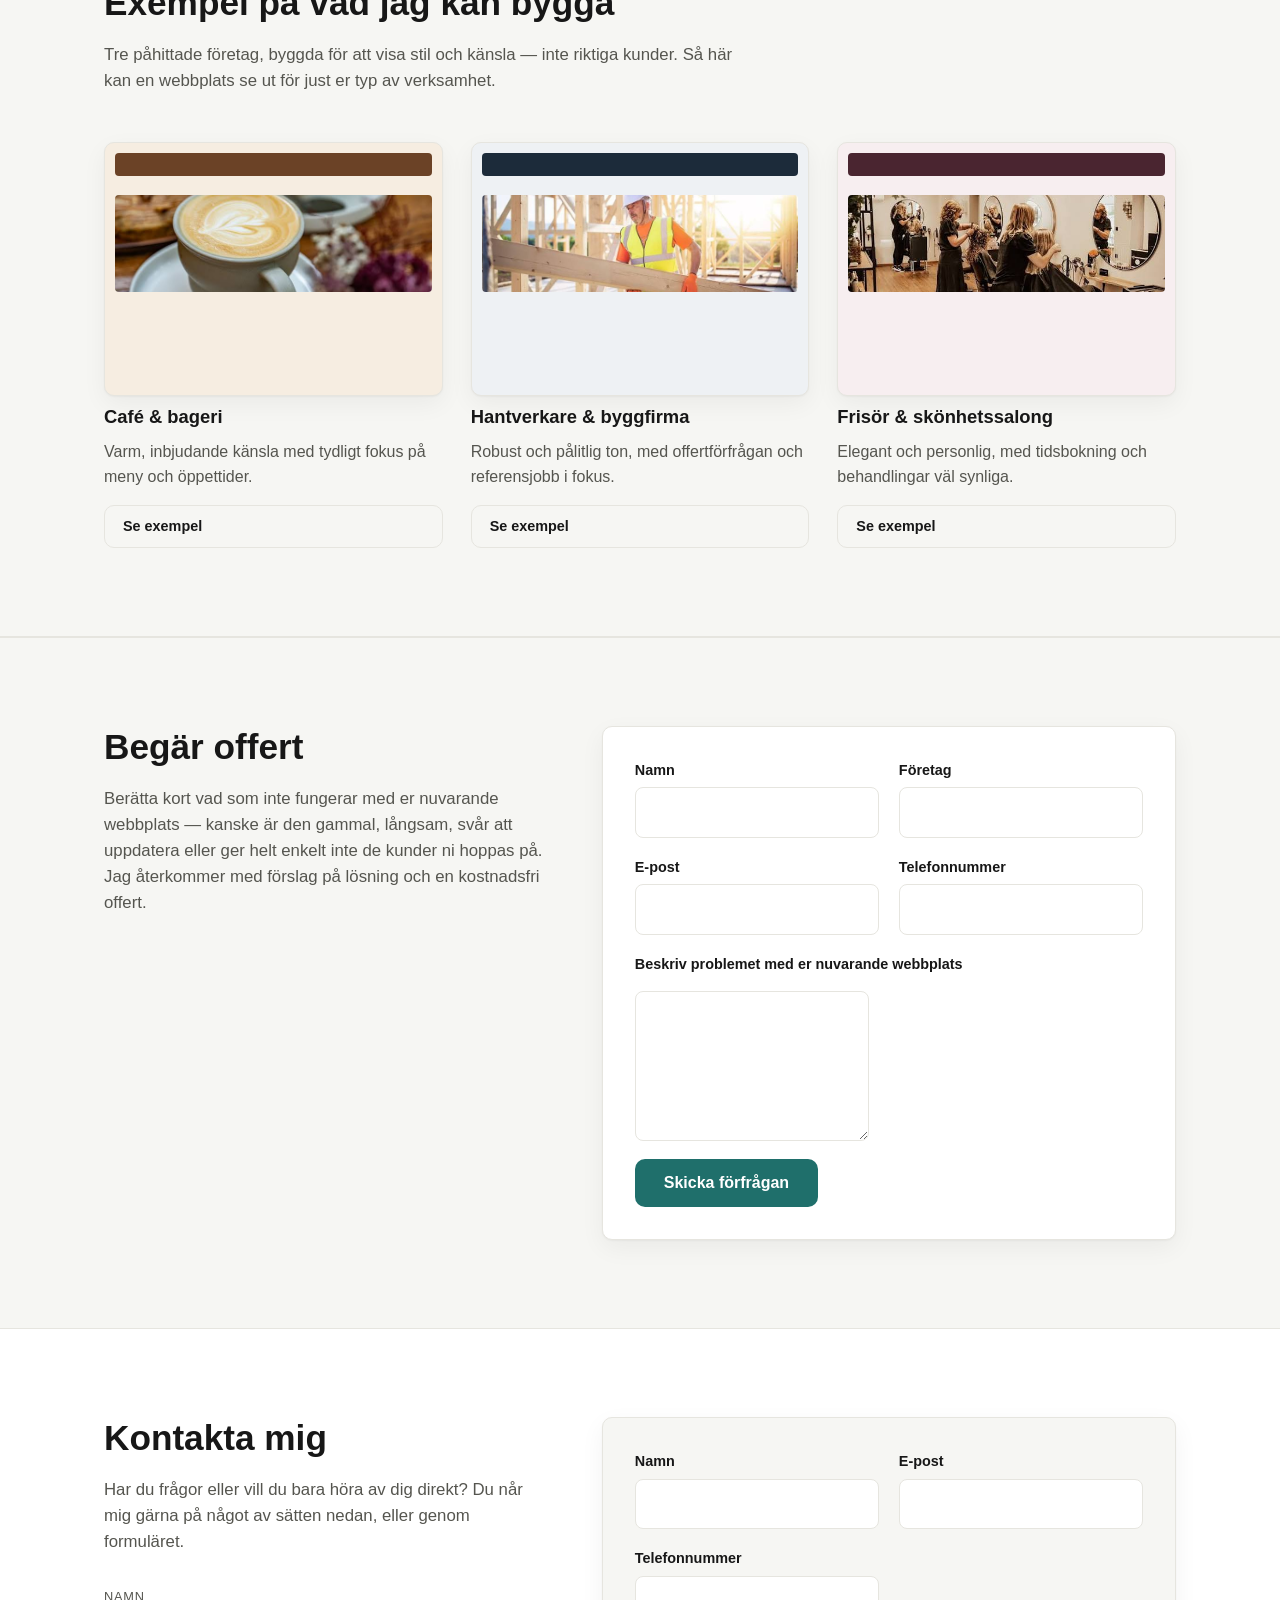
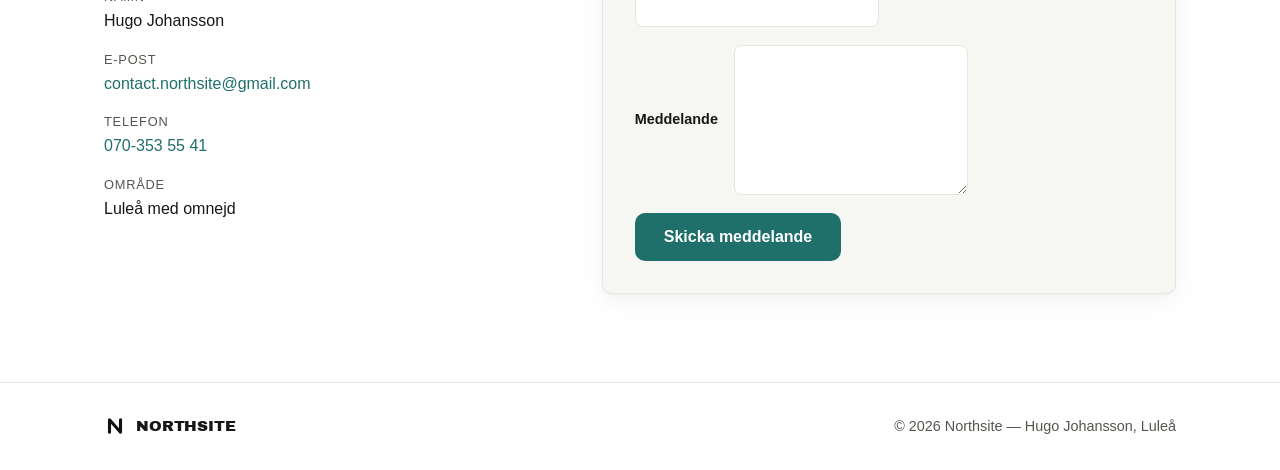
==== commit bee0e655: "Revert "Rebuild site as a driving-license package comparison directory" This reverts commit dc4305f9" ====
--- a/index.html
+++ b/index.html
@@ -3,24 +3,64 @@
 <head>
   <meta charset="UTF-8">
   <meta name="viewport" content="width=device-width, initial-scale=1.0">
-  <title>Körkort Norrland — Jämför körkortspaket från Kiruna till Gävle</title>
-  <meta name="description" content="Jämför priser på B-körkort, AM-körkort och skoterkort hos trafikskolor i hela Norrland, från Kiruna till Gävle. Se alla paket på ett ställe.">
+  <title>Northsite — Frilans webbdesigner i Luleå</title>
+  <meta name="description" content="Northsite är Hugo Johansson, frilans webbdesigner i Luleå. Snabba, moderna webbplatser åt lokala företag. Begär en kostnadsfri offert idag.">
+  <link rel="canonical" href="https://northsite.se/">
   <link rel="icon" type="image/svg+xml" href="assets/favicon.svg">
   <link rel="preconnect" href="https://fonts.googleapis.com">
   <link rel="preconnect" href="https://fonts.gstatic.com" crossorigin>
-  <link href="https://fonts.googleapis.com/css2?family=Space+Grotesk:wght@500;700&family=Inter:wght@400;500;600;700&display=swap" rel="stylesheet">
+  <link href="https://fonts.googleapis.com/css2?family=Archivo+Black&display=swap" rel="stylesheet">
   <link rel="stylesheet" href="css/styles.css">
+
+  <!-- Open Graph / social sharing -->
+  <meta property="og:type" content="website">
+  <meta property="og:locale" content="sv_SE">
+  <meta property="og:title" content="Northsite — Frilans webbdesigner i Luleå">
+  <meta property="og:description" content="Snabba, moderna webbplatser åt lokala företag i Luleå. Begär en kostnadsfri offert idag.">
+  <meta property="og:url" content="https://northsite.se/">
+  <meta property="og:image" content="https://northsite.se/assets/lulea-hero.jpg">
+  <meta name="twitter:card" content="summary_large_image">
+  <meta name="twitter:title" content="Northsite — Frilans webbdesigner i Luleå">
+  <meta name="twitter:description" content="Snabba, moderna webbplatser åt lokala företag i Luleå. Begär en kostnadsfri offert idag.">
+  <meta name="twitter:image" content="https://northsite.se/assets/lulea-hero.jpg">
+
+  <!-- Lokal SEO: LocalBusiness structured data -->
+  <script type="application/ld+json">
+  {
+    "@context": "https://schema.org",
+    "@type": "ProfessionalService",
+    "name": "Northsite",
+    "image": "https://northsite.se/assets/lulea-hero.jpg",
+    "url": "https://northsite.se/",
+    "email": "contact.northsite@gmail.com",
+    "telephone": "+46703535541",
+    "founder": {
+      "@type": "Person",
+      "name": "Hugo Johansson"
+    },
+    "areaServed": {
+      "@type": "City",
+      "name": "Luleå"
+    },
+    "address": {
+      "@type": "PostalAddress",
+      "addressLocality": "Luleå",
+      "addressCountry": "SE"
+    },
+    "description": "Frilans webbdesigner i Luleå. Bygger snabba, moderna webbplatser åt lokala företag.",
+    "priceRange": "$$"
+  }
+  </script>
 </head>
 <body>
 
   <header class="site-header">
     <div class="container header-inner">
-      <a href="#top" class="logo" aria-label="Körkort Norrland, startsida">
+      <a href="#top" class="logo" aria-label="Northsite, startsida">
         <svg class="logo-mark" viewBox="0 0 64 64" role="img" aria-hidden="true">
-          <path d="M14 50 L14 14" fill="none" stroke="#d94f30" stroke-width="9" stroke-linecap="round" stroke-linejoin="round"/>
-          <path d="M46 14 L14 32 L46 50" fill="none" stroke="#d94f30" stroke-width="9" stroke-linecap="round" stroke-linejoin="round"/>
+          <path d="M16 50 L16 14 L48 50 L48 14" fill="none" stroke="#111111" stroke-width="9" stroke-linecap="round" stroke-linejoin="round"/>
         </svg>
-        <span class="logo-word">Körkort Norrland</span>
+        <span class="logo-word">Northsite</span>
       </a>
 
       <button class="nav-toggle" id="navToggle" aria-expanded="false" aria-controls="primaryNav" aria-label="Öppna meny">
@@ -30,10 +70,11 @@
       </button>
 
       <nav class="primary-nav" id="primaryNav">
-        <a href="#jamfor">Jämför paket</a>
-        <a href="#korkortstyper">Körkortstyper</a>
-        <a href="#annonsera">Annonsera</a>
-        <a href="#jamfor" class="btn btn-small">Jämför nu</a>
+        <a href="#tjanster">Tjänster</a>
+        <a href="#exempel">Exempel</a>
+        <a href="#offert">Begär offert</a>
+        <a href="#kontakt">Kontakt</a>
+        <a href="#offert" class="btn btn-small">Begär offert</a>
       </nav>
     </div>
   </header>
@@ -43,129 +84,217 @@
     <!-- Hero -->
     <section class="hero">
       <div class="container hero-inner">
-        <p class="eyebrow">Prisjämförelse för hela Norrland</p>
-        <h1>Jämför körkortspaket — från Kiruna till Gävle</h1>
+        <p class="eyebrow">Frilans webbdesigner i Luleå</p>
+        <h1>Fungerar din webbplats verkligen för dig — eller mot dig?</h1>
         <p class="lead">
-          Alla priser på B-körkort, AM-körkort och skoterkort hos trafikskolor i Norrland,
-          samlade på ett ställe. Slipp leta runt på varje skolas egen hemsida — se vem
-          som är billigast för just din ort direkt.
+          Northsite hjälper lokala företag i Luleå att gå från en gammal, långsam eller
+          otydlig webbplats till en sida som är snabb, snygg och faktiskt tar in kunder.
+          Personlig kontakt, korta beslutsvägar och en webbplats byggd efter era behov.
         </p>
         <div class="hero-actions">
-          <a href="#jamfor" class="btn btn-primary">Jämför paket nu</a>
-          <a href="#annonsera" class="btn btn-ghost">Är du en trafikskola?</a>
-        </div>
-      </div>
-    </section>
-
-    <!-- Jämför -->
-    <section class="jamfor" id="jamfor">
+          <a href="#offert" class="btn btn-primary">Begär offert</a>
+          <a href="#tjanster" class="btn btn-ghost">Se vad jag erbjuder</a>
+        </div>
+      </div>
+    </section>
+
+    <!-- Våra tjänster -->
+    <section class="tjanster" id="tjanster">
       <div class="container">
-        <h2>Jämför paket</h2>
+        <h2>Våra tjänster</h2>
         <p class="section-lead">
-          Exempeldata nedan — riktiga priser läggs in i takt med att trafikskolor ansluter sig.
+          Jag heter Hugo Johansson och är frilans webbdesigner i Luleå — Northsite är min
+          egen verksamhet, helt utan mellanhänder. Det betyder att du alltid pratar direkt
+          med den som faktiskt bygger din webbplats, med raka svar och fullt engagemang i
+          att just ditt lokala företag ska synas och lyckas online.
         </p>
 
-        <div class="filter-bar">
-          <div class="type-tabs" role="tablist" aria-label="Körkortstyp">
-            <button class="type-tab active" data-type="b" role="tab" aria-selected="true">B-körkort</button>
-            <button class="type-tab" data-type="am" role="tab" aria-selected="false">AM-körkort</button>
-            <button class="type-tab" data-type="skoter" role="tab" aria-selected="false">Skoterkort</button>
-          </div>
-
-          <div class="city-filter">
-            <label for="cityFilter">Ort</label>
-            <select id="cityFilter">
-              <option value="">Alla orter</option>
-              <option value="Kiruna">Kiruna</option>
-              <option value="Gällivare">Gällivare</option>
-              <option value="Boden">Boden</option>
-              <option value="Luleå">Luleå</option>
-              <option value="Piteå">Piteå</option>
-              <option value="Skellefteå">Skellefteå</option>
-              <option value="Umeå">Umeå</option>
-              <option value="Örnsköldsvik">Örnsköldsvik</option>
-              <option value="Sundsvall">Sundsvall</option>
-              <option value="Hudiksvall">Hudiksvall</option>
-              <option value="Gävle">Gävle</option>
-            </select>
-          </div>
-        </div>
-
-        <p class="results-count" id="resultsCount"></p>
-        <div class="result-list" id="results"></div>
-      </div>
-    </section>
-
-    <!-- Körkortstyper -->
-    <section class="korkortstyper" id="korkortstyper">
+        <div class="card-grid">
+          <article class="card">
+            <h3>Nya webbplatser</h3>
+            <p>Skräddarsydda webbplatser byggda från grunden, anpassade efter din verksamhet, dina kunder och det du vill uppnå.</p>
+          </article>
+
+          <article class="card">
+            <h3>Redesign & modernisering</h3>
+            <p>Har ni en gammal eller föråldrad hemsida? Jag moderniserar utseende, struktur och funktion utan att tappa det som redan fungerar.</p>
+          </article>
+
+          <article class="card">
+            <h3>Snabbhet & prestanda</h3>
+            <p>Långsamma sidor tappar besökare. Jag bygger lätta, snabbladdade webbplatser som fungerar lika bra i mobilen som på datorn.</p>
+          </article>
+
+          <article class="card">
+            <h3>Synlighet i sökmotorer</h3>
+            <p>Grundläggande sökmotoroptimering och tydlig struktur, så att lokala kunder i Luleå faktiskt hittar er när de söker.</p>
+          </article>
+
+          <article class="card">
+            <h3>Underhåll & support</h3>
+            <p>Löpande uppdateringar, mindre ändringar och support efter lansering — ni behöver aldrig vara ensamma med er webbplats.</p>
+          </article>
+
+          <article class="card">
+            <h3>Personlig lokal service</h3>
+            <p>Som lokalt enmansföretag i Luleå håller jag det enkelt: tydlig kommunikation, snabba svar och engagemang i ert projekt.</p>
+          </article>
+        </div>
+      </div>
+    </section>
+
+    <!-- Exempel -->
+    <section class="exempel" id="exempel">
       <div class="container">
-        <h2>Körkortstyper</h2>
-        <p class="section-lead">Kort om vad som krävs för respektive körkort.</p>
-
-        <div class="type-grid">
-          <article class="type-card">
-            <span class="type-icon">B</span>
-            <h3>B-körkort</h3>
-            <p>Personbil. Lägsta ålder 18 år (16 år med Handledarutbildning för övningskörning privat). Kräver godkänt kunskaps- och körprov hos Trafikverket.</p>
-          </article>
-          <article class="type-card">
-            <span class="type-icon">AM</span>
-            <h3>AM-körkort</h3>
-            <p>Moped klass I. Lägsta ålder 15 år. Kortare utbildning än B-körkort, oftast klar på några veckor.</p>
-          </article>
-          <article class="type-card">
-            <span class="type-icon">SK</span>
-            <h3>Skoterkort</h3>
-            <p>Krävs för att köra snöskoter i terräng om du är född 1988 eller senare. Ingen åldersgräns nedåt för själva utbildningen, men vissa regler gäller för framförande.</p>
-          </article>
-        </div>
-      </div>
-    </section>
-
-    <!-- Annonsera -->
-    <section class="annonsera" id="annonsera">
-      <div class="container annonsera-inner">
-        <div class="annonsera-text">
-          <h2>Är du en trafikskola?</h2>
+        <h2>Exempel på vad jag kan bygga</h2>
+        <p class="section-lead">
+          Tre påhittade företag, byggda för att visa stil och känsla — inte riktiga kunder.
+          Så här kan en webbplats se ut för just er typ av verksamhet.
+        </p>
+
+        <div class="example-grid">
+          <article class="example-card">
+            <a class="example-preview example-preview-cafe" href="examples/cafe.html" target="_blank" rel="noopener" aria-label="Öppna exempel: café">
+              <span class="preview-bar"></span>
+              <span class="preview-hero"></span>
+              <span class="preview-lines">
+                <span></span><span></span><span></span>
+              </span>
+            </a>
+            <h3>Café & bageri</h3>
+            <p>Varm, inbjudande känsla med tydligt fokus på meny och öppettider.</p>
+            <a href="examples/cafe.html" target="_blank" rel="noopener" class="btn btn-ghost btn-small">Se exempel</a>
+          </article>
+
+          <article class="example-card">
+            <a class="example-preview example-preview-bygg" href="examples/hantverkare.html" target="_blank" rel="noopener" aria-label="Öppna exempel: hantverkare">
+              <span class="preview-bar"></span>
+              <span class="preview-hero"></span>
+              <span class="preview-lines">
+                <span></span><span></span><span></span>
+              </span>
+            </a>
+            <h3>Hantverkare & byggfirma</h3>
+            <p>Robust och pålitlig ton, med offertförfrågan och referensjobb i fokus.</p>
+            <a href="examples/hantverkare.html" target="_blank" rel="noopener" class="btn btn-ghost btn-small">Se exempel</a>
+          </article>
+
+          <article class="example-card">
+            <a class="example-preview example-preview-salong" href="examples/salong.html" target="_blank" rel="noopener" aria-label="Öppna exempel: frisörsalong">
+              <span class="preview-bar"></span>
+              <span class="preview-hero"></span>
+              <span class="preview-lines">
+                <span></span><span></span><span></span>
+              </span>
+            </a>
+            <h3>Frisör & skönhetssalong</h3>
+            <p>Elegant och personlig, med tidsbokning och behandlingar väl synliga.</p>
+            <a href="examples/salong.html" target="_blank" rel="noopener" class="btn btn-ghost btn-small">Se exempel</a>
+          </article>
+        </div>
+      </div>
+    </section>
+
+    <!-- Begär offert -->
+    <section class="offert" id="offert">
+      <div class="container offert-inner">
+        <div class="offert-text">
+          <h2>Begär offert</h2>
           <p class="section-lead">
-            Synas högst upp i jämförelsen och nå fler elever i din stad. Du betalar bara
-            när någon faktiskt klickar sig vidare till er — inget abonnemang, ingen bindningstid.
+            Berätta kort vad som inte fungerar med er nuvarande webbplats — kanske är den
+            gammal, långsam, svår att uppdatera eller ger helt enkelt inte de kunder ni
+            hoppas på. Jag återkommer med förslag på lösning och en kostnadsfri offert.
           </p>
-          <ul class="pricing-list">
-            <li><strong>0–50 klick/mån</strong><span>Gratis grundlistning</span></li>
-            <li><strong>Topplacering</strong><span>Från 5 kr/klick, faktureras månadsvis</span></li>
+        </div>
+
+        <form class="form" id="offertForm" novalidate>
+          <div class="form-row">
+            <label for="offertNamn">Namn</label>
+            <input type="text" id="offertNamn" name="namn" autocomplete="name" required>
+          </div>
+
+          <div class="form-row">
+            <label for="offertForetag">Företag</label>
+            <input type="text" id="offertForetag" name="foretag" autocomplete="organization">
+          </div>
+
+          <div class="form-row">
+            <label for="offertEpost">E-post</label>
+            <input type="email" id="offertEpost" name="epost" autocomplete="email" required>
+          </div>
+
+          <div class="form-row">
+            <label for="offertTelefon">Telefonnummer</label>
+            <input type="tel" id="offertTelefon" name="telefon" autocomplete="tel">
+          </div>
+
+          <div class="form-row form-row-full">
+            <label for="offertProblem">Beskriv problemet med er nuvarande webbplats</label>
+            <textarea id="offertProblem" name="problem" rows="5" required></textarea>
+          </div>
+
+          <div class="form-row form-row-full">
+            <button type="submit" class="btn btn-primary">Skicka förfrågan</button>
+            <p class="form-status" id="offertStatus" role="status" aria-live="polite"></p>
+          </div>
+        </form>
+      </div>
+    </section>
+
+    <!-- Kontakt -->
+    <section class="kontakt" id="kontakt">
+      <div class="container kontakt-inner">
+        <div class="kontakt-info">
+          <h2>Kontakta mig</h2>
+          <p class="section-lead">
+            Har du frågor eller vill du bara höra av dig direkt? Du når mig gärna på
+            något av sätten nedan, eller genom formuläret.
+          </p>
+
+          <ul class="contact-list">
+            <li>
+              <span class="contact-label">Namn</span>
+              <span>Hugo Johansson</span>
+            </li>
+            <li>
+              <span class="contact-label">E-post</span>
+              <a href="mailto:contact.northsite@gmail.com">contact.northsite@gmail.com</a>
+            </li>
+            <li>
+              <span class="contact-label">Telefon</span>
+              <a href="tel:+46703535541">070-353 55 41</a>
+            </li>
+            <li>
+              <span class="contact-label">Område</span>
+              <span>Luleå med omnejd</span>
+            </li>
           </ul>
         </div>
 
-        <form class="form" id="adForm" novalidate>
-          <div class="form-row">
-            <label for="adSkola">Trafikskola</label>
-            <input type="text" id="adSkola" name="skola" autocomplete="organization" required>
-          </div>
-
-          <div class="form-row">
-            <label for="adOrt">Ort</label>
-            <input type="text" id="adOrt" name="ort" required>
-          </div>
-
-          <div class="form-row">
-            <label for="adEpost">E-post</label>
-            <input type="email" id="adEpost" name="epost" autocomplete="email" required>
-          </div>
-
-          <div class="form-row">
-            <label for="adTelefon">Telefonnummer</label>
-            <input type="tel" id="adTelefon" name="telefon" autocomplete="tel">
+        <form class="form" id="kontaktForm" novalidate>
+          <div class="form-row">
+            <label for="kontaktNamn">Namn</label>
+            <input type="text" id="kontaktNamn" name="namn" autocomplete="name" required>
+          </div>
+
+          <div class="form-row">
+            <label for="kontaktEpost">E-post</label>
+            <input type="email" id="kontaktEpost" name="epost" autocomplete="email" required>
+          </div>
+
+          <div class="form-row">
+            <label for="kontaktTelefon">Telefonnummer</label>
+            <input type="tel" id="kontaktTelefon" name="telefon" autocomplete="tel">
           </div>
 
           <div class="form-row form-row-full">
-            <label for="adMeddelande">Meddelande</label>
-            <textarea id="adMeddelande" name="meddelande" rows="4"></textarea>
+            <label for="kontaktMeddelande">Meddelande</label>
+            <textarea id="kontaktMeddelande" name="meddelande" rows="5" required></textarea>
           </div>
 
           <div class="form-row form-row-full">
-            <button type="submit" class="btn btn-primary">Skicka intresseanmälan</button>
-            <p class="form-status" id="adStatus" role="status" aria-live="polite"></p>
+            <button type="submit" class="btn btn-primary">Skicka meddelande</button>
+            <p class="form-status" id="kontaktStatus" role="status" aria-live="polite"></p>
           </div>
         </form>
       </div>
@@ -175,14 +304,13 @@
 
   <footer class="site-footer">
     <div class="container footer-inner">
-      <a href="#top" class="logo logo-small" aria-label="Körkort Norrland, startsida">
+      <a href="#top" class="logo logo-small" aria-label="Northsite, startsida">
         <svg class="logo-mark" viewBox="0 0 64 64" role="img" aria-hidden="true">
-          <path d="M14 50 L14 14" fill="none" stroke="#d94f30" stroke-width="9" stroke-linecap="round" stroke-linejoin="round"/>
-          <path d="M46 14 L14 32 L46 50" fill="none" stroke="#d94f30" stroke-width="9" stroke-linecap="round" stroke-linejoin="round"/>
+          <path d="M16 50 L16 14 L48 50 L48 14" fill="none" stroke="#111111" stroke-width="9" stroke-linecap="round" stroke-linejoin="round"/>
         </svg>
-        <span class="logo-word">Körkort Norrland</span>
+        <span class="logo-word">Northsite</span>
       </a>
-      <p>&copy; <span id="year"></span> Körkort Norrland — prisjämförelse för trafikskolor i Norrland</p>
+      <p>&copy; <span id="year"></span> Northsite — Hugo Johansson, Luleå</p>
     </div>
   </footer>
 
--- a/css/styles.css
+++ b/css/styles.css
@@ -1,18 +1,16 @@
 /* ---------- Variables ---------- */
 :root {
   --color-bg: #ffffff;
-  --color-bg-alt: #f2f5f8;
-  --color-text: #142433;
-  --color-text-muted: #52697d;
-  --color-border: #dde5ec;
-  --color-accent: #d94f30;
-  --color-accent-dark: #b73d22;
-  --color-navy: #16324a;
-  --color-navy-light: #1f4364;
+  --color-bg-alt: #f6f6f3;
+  --color-text: #171717;
+  --color-text-muted: #55554f;
+  --color-border: #e6e5df;
+  --color-accent: #1f6f6b;
+  --color-accent-dark: #164f4c;
   --color-accent-contrast: #ffffff;
   --radius: 10px;
   --max-width: 1120px;
-  --shadow-soft: 0 1px 2px rgba(20, 30, 40, 0.04), 0 8px 24px rgba(20, 30, 40, 0.06);
+  --shadow-soft: 0 1px 2px rgba(20, 20, 20, 0.04), 0 8px 24px rgba(20, 20, 20, 0.05);
   --transition: 160ms ease;
 }
 
@@ -27,7 +25,7 @@
 
 body {
   margin: 0;
-  font-family: 'Inter', -apple-system, BlinkMacSystemFont, "Segoe UI", Roboto, Helvetica, Arial, sans-serif;
+  font-family: -apple-system, BlinkMacSystemFont, "Segoe UI", Roboto, Helvetica, Arial, sans-serif;
   color: var(--color-text);
   background: var(--color-bg);
   line-height: 1.55;
@@ -40,7 +38,7 @@
 }
 
 a {
-  color: var(--color-accent-dark);
+  color: var(--color-accent);
   text-decoration: none;
 }
 
@@ -49,11 +47,9 @@
 }
 
 h1, h2, h3 {
-  font-family: 'Space Grotesk', -apple-system, sans-serif;
   line-height: 1.2;
   margin: 0 0 0.5em;
   font-weight: 700;
-  text-wrap: balance;
 }
 
 h1 { font-size: clamp(2rem, 4vw, 3rem); }
@@ -71,7 +67,7 @@
 }
 
 section {
-  padding: 80px 0;
+  padding: 88px 0;
 }
 
 .eyebrow {
@@ -94,11 +90,11 @@
   display: inline-block;
   padding: 14px 28px;
   border-radius: var(--radius);
-  font-weight: 700;
+  font-weight: 600;
   font-size: 1rem;
   border: 1px solid transparent;
   cursor: pointer;
-  transition: background var(--transition), border-color var(--transition), color var(--transition);
+  transition: transform var(--transition), background var(--transition), border-color var(--transition), color var(--transition);
 }
 
 .btn:hover {
@@ -122,48 +118,12 @@
 
 .btn-ghost:hover {
   border-color: var(--color-accent);
-  color: var(--color-accent-dark);
+  color: var(--color-accent);
 }
 
 .btn-small {
   padding: 9px 18px;
   font-size: 0.9rem;
-}
-
-/* ---------- Logo lockup ---------- */
-.logo {
-  display: flex;
-  align-items: center;
-  gap: 10px;
-}
-
-.logo-mark {
-  display: block;
-  width: 28px;
-  height: 28px;
-  flex-shrink: 0;
-}
-
-.logo-word {
-  font-family: 'Space Grotesk', sans-serif;
-  font-weight: 700;
-  font-size: 1.1rem;
-  letter-spacing: -0.01em;
-  color: var(--color-text);
-}
-
-.logo-small .logo-mark {
-  width: 22px;
-  height: 22px;
-}
-
-.logo-small .logo-word {
-  font-size: 0.95rem;
-}
-
-.site-header .logo-word,
-.site-footer .logo-word {
-  color: #ffffff;
 }
 
 /* ---------- Header ---------- */
@@ -171,7 +131,9 @@
   position: sticky;
   top: 0;
   z-index: 50;
-  background: var(--color-navy);
+  background: rgba(255, 255, 255, 0.92);
+  backdrop-filter: saturate(180%) blur(8px);
+  border-bottom: 1px solid var(--color-border);
 }
 
 .header-inner {
@@ -181,6 +143,36 @@
   height: 72px;
 }
 
+.logo {
+  display: flex;
+  align-items: center;
+  gap: 10px;
+}
+
+.logo-mark {
+  display: block;
+  width: 30px;
+  height: 30px;
+  flex-shrink: 0;
+}
+
+.logo-word {
+  font-family: 'Archivo Black', Arial, sans-serif;
+  font-size: 1.15rem;
+  letter-spacing: -0.01em;
+  text-transform: uppercase;
+  color: var(--color-text);
+}
+
+.logo-small .logo-mark {
+  width: 22px;
+  height: 22px;
+}
+
+.logo-small .logo-word {
+  font-size: 0.95rem;
+}
+
 .primary-nav {
   display: flex;
   align-items: center;
@@ -188,12 +180,12 @@
 }
 
 .primary-nav a {
-  color: #cfe0ee;
+  color: var(--color-text);
   font-weight: 500;
 }
 
 .primary-nav a:hover {
-  color: #ffffff;
+  color: var(--color-accent);
   text-decoration: none;
 }
 
@@ -213,7 +205,7 @@
   width: 40px;
   height: 40px;
   background: transparent;
-  border: 1px solid rgba(255, 255, 255, 0.3);
+  border: 1px solid var(--color-border);
   border-radius: 8px;
   cursor: pointer;
 }
@@ -222,18 +214,26 @@
   display: block;
   height: 2px;
   margin: 0 8px;
-  background: #ffffff;
+  background: var(--color-text);
 }
 
 /* ---------- Hero ---------- */
 .hero {
-  background: linear-gradient(160deg, var(--color-navy) 0%, var(--color-navy-light) 100%);
+  background:
+    linear-gradient(180deg, rgba(10, 20, 22, 0.78) 0%, rgba(10, 20, 22, 0.45) 45%, rgba(10, 20, 22, 0.82) 100%),
+    url('../assets/lulea-hero.jpg');
+  background-size: cover;
+  background-position: center;
+  padding: 130px 0 104px;
   color: #ffffff;
-  padding: 100px 0 88px;
 }
 
 .hero-inner {
-  max-width: 780px;
+  max-width: 760px;
+}
+
+.hero .eyebrow {
+  color: #a9e0da;
 }
 
 .hero h1 {
@@ -241,8 +241,8 @@
 }
 
 .hero .lead {
-  font-size: 1.12rem;
-  color: #cfe0ee;
+  font-size: 1.15rem;
+  color: rgba(255, 255, 255, 0.86);
   max-width: 640px;
 }
 
@@ -255,231 +255,207 @@
 
 .hero .btn-ghost {
   color: #ffffff;
-  border-color: rgba(255, 255, 255, 0.4);
+  border-color: rgba(255, 255, 255, 0.55);
 }
 
 .hero .btn-ghost:hover {
   border-color: #ffffff;
   color: #ffffff;
-  background: rgba(255, 255, 255, 0.08);
-}
-
-/* ---------- Jämför ---------- */
-.jamfor {
+  background: rgba(255, 255, 255, 0.1);
+}
+
+/* ---------- Tjänster ---------- */
+.tjanster {
   background: var(--color-bg);
 }
 
-.filter-bar {
-  display: flex;
-  flex-wrap: wrap;
-  gap: 20px;
-  align-items: center;
-  justify-content: space-between;
-  margin: 40px 0 8px;
-  padding-bottom: 24px;
-  border-bottom: 1px solid var(--color-border);
-}
-
-.type-tabs {
-  display: flex;
-  gap: 8px;
-  flex-wrap: wrap;
-}
-
-.type-tab {
-  font-family: 'Inter', sans-serif;
-  font-weight: 600;
-  font-size: 0.92rem;
-  padding: 10px 18px;
-  border-radius: 999px;
-  border: 1px solid var(--color-border);
-  background: var(--color-bg);
-  color: var(--color-text-muted);
-  cursor: pointer;
-  transition: background var(--transition), color var(--transition), border-color var(--transition);
-}
-
-.type-tab:hover {
-  border-color: var(--color-accent);
-}
-
-.type-tab.active {
-  background: var(--color-navy);
-  border-color: var(--color-navy);
-  color: #ffffff;
-}
-
-.city-filter {
-  display: flex;
-  align-items: center;
-  gap: 10px;
-}
-
-.city-filter label {
-  font-size: 0.9rem;
-  font-weight: 600;
-  color: var(--color-text-muted);
-}
-
-.city-filter select {
-  font: inherit;
-  padding: 10px 14px;
-  border-radius: 8px;
-  border: 1px solid var(--color-border);
-  background: var(--color-bg);
-  color: var(--color-text);
-}
-
-.results-count {
-  color: var(--color-text-muted);
-  font-size: 0.9rem;
-  margin: 20px 0 16px;
-}
-
-.result-list {
-  display: flex;
-  flex-direction: column;
-  gap: 14px;
-}
-
-.result-row {
-  display: flex;
-  flex-wrap: wrap;
-  gap: 20px;
-  justify-content: space-between;
-  align-items: center;
+.card-grid {
+  margin-top: 48px;
+  display: grid;
+  grid-template-columns: repeat(auto-fit, minmax(260px, 1fr));
+  gap: 24px;
+}
+
+.card {
   background: var(--color-bg-alt);
-  border: 1px solid var(--color-border);
-  border-radius: var(--radius);
-  padding: 22px 26px;
-}
-
-.result-cheapest {
-  border-color: var(--color-accent);
-  background: #fff5f2;
-}
-
-.badge {
-  display: inline-block;
-  background: var(--color-accent);
-  color: #fff;
-  font-size: 0.7rem;
-  font-weight: 700;
-  text-transform: uppercase;
-  letter-spacing: 0.06em;
-  padding: 3px 10px;
-  border-radius: 999px;
-  margin-bottom: 8px;
-}
-
-.result-main h3 {
-  margin-bottom: 2px;
-}
-
-.result-meta {
-  color: var(--color-text-muted);
-  font-weight: 600;
-  font-size: 0.92rem;
-  margin: 0 0 6px;
-}
-
-.result-includes {
-  margin: 0;
-  color: var(--color-text-muted);
-  font-size: 0.92rem;
-}
-
-.result-side {
-  display: flex;
-  align-items: center;
-  gap: 18px;
-  flex-shrink: 0;
-}
-
-.result-price {
-  font-family: 'Space Grotesk', sans-serif;
-  font-weight: 700;
-  font-size: 1.3rem;
-  color: var(--color-navy);
-  white-space: nowrap;
-}
-
-/* ---------- Körkortstyper ---------- */
-.korkortstyper {
-  background: var(--color-bg-alt);
-}
-
-.type-grid {
-  margin-top: 40px;
-  display: grid;
-  grid-template-columns: repeat(auto-fit, minmax(240px, 1fr));
-  gap: 24px;
-}
-
-.type-card {
-  background: var(--color-bg);
   border: 1px solid var(--color-border);
   border-radius: var(--radius);
   padding: 28px;
   box-shadow: var(--shadow-soft);
 }
 
-.type-icon {
-  display: inline-flex;
-  align-items: center;
-  justify-content: center;
-  width: 44px;
-  height: 44px;
-  border-radius: 10px;
-  background: var(--color-navy);
-  color: #fff;
-  font-family: 'Space Grotesk', sans-serif;
-  font-weight: 700;
-  margin-bottom: 16px;
-}
-
-.type-card p {
+.card h3 {
+  color: var(--color-text);
+}
+
+.card p {
   color: var(--color-text-muted);
   margin-bottom: 0;
-  font-size: 0.95rem;
-}
-
-/* ---------- Annonsera ---------- */
-.annonsera {
-  background: var(--color-bg);
+}
+
+/* ---------- Exempel ---------- */
+.exempel {
+  background: var(--color-bg-alt);
   border-top: 1px solid var(--color-border);
-}
-
-.annonsera-inner {
+  border-bottom: 1px solid var(--color-border);
+}
+
+.example-grid {
+  margin-top: 48px;
   display: grid;
-  grid-template-columns: 1fr 1.2fr;
+  grid-template-columns: repeat(auto-fit, minmax(280px, 1fr));
+  gap: 28px;
+}
+
+.example-card {
+  display: flex;
+  flex-direction: column;
+  gap: 10px;
+}
+
+.example-card h3 {
+  margin-bottom: 2px;
+}
+
+.example-card p {
+  color: var(--color-text-muted);
+  margin-bottom: 6px;
+}
+
+.example-preview {
+  display: block;
+  border-radius: var(--radius);
+  border: 1px solid var(--color-border);
+  overflow: hidden;
+  box-shadow: var(--shadow-soft);
+  aspect-ratio: 4 / 3;
+  padding: 10px;
+  transition: transform var(--transition);
+}
+
+.example-preview:hover {
+  transform: translateY(-3px);
+  text-decoration: none;
+}
+
+.preview-bar {
+  display: block;
+  height: 10%;
+  border-radius: 4px;
+  margin-bottom: 6%;
+}
+
+.preview-hero {
+  display: block;
+  height: 42%;
+  border-radius: 4px;
+  margin-bottom: 8%;
+}
+
+.preview-lines {
+  display: block;
+}
+
+.preview-lines span {
+  display: block;
+  height: 8%;
+  border-radius: 3px;
+  margin-bottom: 8%;
+  opacity: 0.6;
+}
+
+.preview-lines span:nth-child(1) { width: 90%; }
+.preview-lines span:nth-child(2) { width: 75%; }
+.preview-lines span:nth-child(3) { width: 55%; }
+
+.example-preview-cafe {
+  background: #f6ede1;
+}
+.example-preview-cafe .preview-bar,
+.example-preview-cafe .preview-lines span {
+  background: #6b4226;
+}
+.example-preview-cafe .preview-hero {
+  background: linear-gradient(135deg, #c98a4b, #8a5a2b);
+  background-image: url('../examples/assets/cafe-om.jpg');
+  background-size: cover;
+  background-position: center;
+}
+
+.example-preview-bygg {
+  background: #eef1f4;
+}
+.example-preview-bygg .preview-bar,
+.example-preview-bygg .preview-lines span {
+  background: #1c2b3a;
+}
+.example-preview-bygg .preview-hero {
+  background: linear-gradient(135deg, #d98c2b, #1c2b3a);
+  background-image: url('../examples/assets/hantverkare-hero.jpg');
+  background-size: cover;
+  background-position: center;
+}
+
+.example-preview-salong {
+  background: #f7eef0;
+}
+.example-preview-salong .preview-bar,
+.example-preview-salong .preview-lines span {
+  background: #4a2530;
+}
+.example-preview-salong .preview-hero {
+  background: linear-gradient(135deg, #e8b4bc, #c98a9b);
+  background-image: url('../examples/assets/salong-om.jpg');
+  background-size: cover;
+  background-position: center;
+}
+
+/* ---------- Offert ---------- */
+.offert {
+  background: var(--color-bg-alt);
+  border-top: 1px solid var(--color-border);
+  border-bottom: 1px solid var(--color-border);
+}
+
+.offert-inner {
+  display: grid;
+  grid-template-columns: 1fr 1.3fr;
   gap: 56px;
   align-items: start;
 }
 
-.pricing-list {
+.offert-text {
+  position: sticky;
+  top: 96px;
+}
+
+/* ---------- Kontakt ---------- */
+.kontakt-inner {
+  display: grid;
+  grid-template-columns: 1fr 1.3fr;
+  gap: 56px;
+  align-items: start;
+}
+
+.contact-list {
   list-style: none;
-  margin: 28px 0 0;
+  margin: 32px 0 0;
   padding: 0;
   display: grid;
   gap: 16px;
 }
 
-.pricing-list li {
+.contact-list li {
   display: flex;
   flex-direction: column;
   gap: 2px;
-  border-left: 3px solid var(--color-accent);
-  padding-left: 14px;
-}
-
-.pricing-list strong {
-  font-family: 'Space Grotesk', sans-serif;
-}
-
-.pricing-list span {
+}
+
+.contact-label {
+  font-size: 0.8rem;
+  text-transform: uppercase;
+  letter-spacing: 0.06em;
   color: var(--color-text-muted);
-  font-size: 0.92rem;
 }
 
 /* ---------- Forms ---------- */
@@ -487,11 +463,15 @@
   display: grid;
   grid-template-columns: 1fr 1fr;
   gap: 18px 20px;
-  background: var(--color-bg-alt);
+  background: var(--color-bg);
   border: 1px solid var(--color-border);
   border-radius: var(--radius);
   padding: 32px;
   box-shadow: var(--shadow-soft);
+}
+
+.kontakt .form {
+  background: var(--color-bg-alt);
 }
 
 .form-row {
@@ -529,6 +509,11 @@
   transition: border-color var(--transition);
 }
 
+.kontakt input,
+.kontakt textarea {
+  background: var(--color-bg);
+}
+
 input:focus,
 textarea:focus {
   outline: none;
@@ -553,7 +538,7 @@
 
 /* ---------- Footer ---------- */
 .site-footer {
-  background: var(--color-navy);
+  border-top: 1px solid var(--color-border);
   padding: 32px 0;
 }
 
@@ -567,38 +552,33 @@
 
 .footer-inner p {
   margin: 0;
-  color: #a9bfd1;
+  color: var(--color-text-muted);
   font-size: 0.9rem;
 }
 
 /* ---------- Responsive ---------- */
 @media (max-width: 860px) {
-  .annonsera-inner {
+  .offert-inner,
+  .kontakt-inner {
     grid-template-columns: 1fr;
+  }
+
+  .offert-text {
+    position: static;
   }
 
   .form {
     grid-template-columns: 1fr;
   }
-
-  .result-row {
-    flex-direction: column;
-    align-items: flex-start;
-  }
-
-  .result-side {
-    width: 100%;
-    justify-content: space-between;
-  }
 }
 
 @media (max-width: 720px) {
   section {
-    padding: 56px 0;
+    padding: 64px 0;
   }
 
   .hero {
-    padding: 80px 0 56px;
+    padding: 96px 0 64px;
   }
 
   .nav-toggle {
@@ -610,7 +590,8 @@
     top: 72px;
     left: 0;
     right: 0;
-    background: var(--color-navy);
+    background: var(--color-bg);
+    border-bottom: 1px solid var(--color-border);
     flex-direction: column;
     align-items: stretch;
     padding: 16px 24px 24px;
@@ -625,17 +606,4 @@
   .primary-nav a.btn {
     text-align: center;
   }
-
-  .filter-bar {
-    flex-direction: column;
-    align-items: stretch;
-  }
-
-  .city-filter {
-    justify-content: space-between;
-  }
-
-  .city-filter select {
-    flex: 1;
-  }
-}
+}
